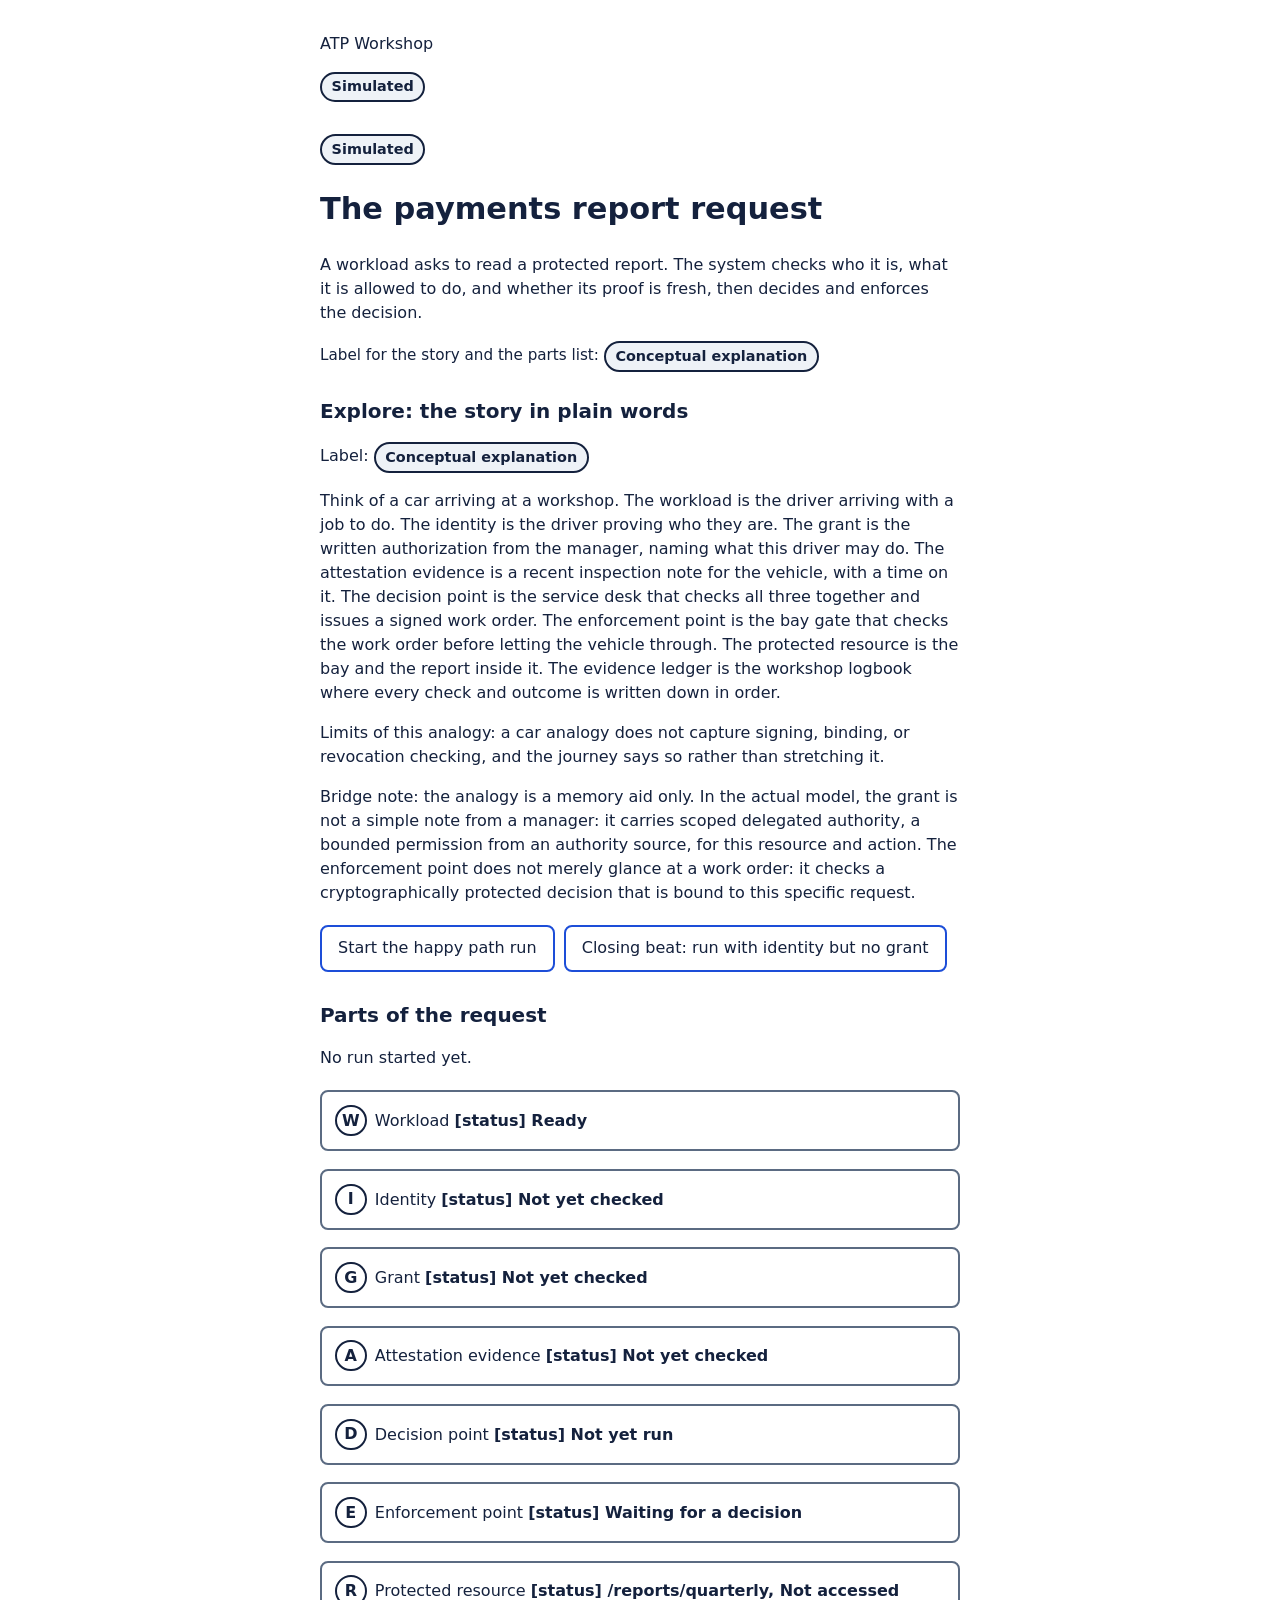
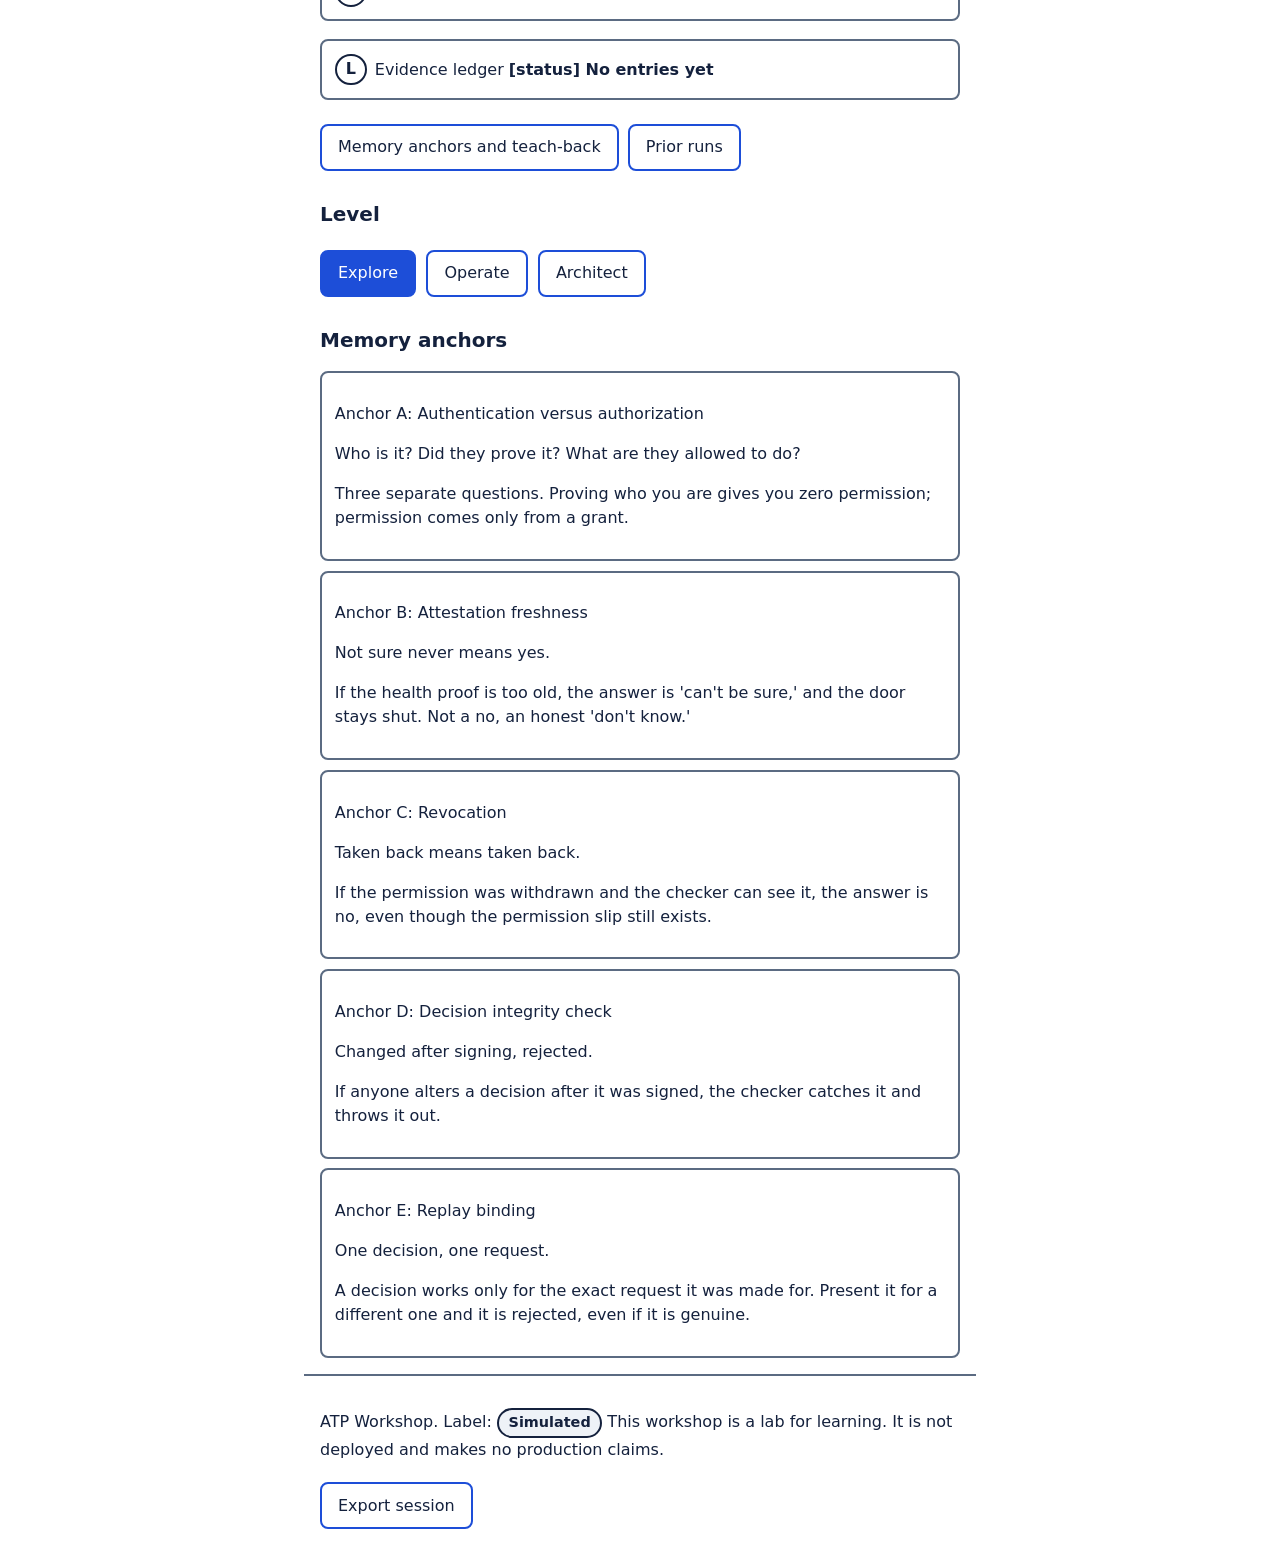
==== workshop/index.html @ be6ac28e "workshop: phone-first UI, eight screens, anchors, accessibility" ====
<!DOCTYPE html>
<html lang="en">
<head>
<meta charset="utf-8">
<meta name="viewport" content="width=device-width, initial-scale=1">
<title>ATP Workshop: The payments report request</title>
<link rel="stylesheet" href="css/workshop.css">
</head>
<body>
<header class="page-head">
  <p class="brand">ATP Workshop</p>
  <span class="chip">Simulated</span>
</header>

<main>
<!-- Screen 1: Component view -->
<section id="screen-1" class="screen" aria-labelledby="s1-title">
  <span class="chip">Simulated</span>
  <h1 id="s1-title" tabindex="-1">The payments report request</h1>
  <p>A workload asks to read a protected report. The system checks who it is, what it is allowed to do, and whether its proof is fresh, then decides and enforces the decision.</p>
  <p class="tag-note">Label for the story and the parts list: <span class="chip">Conceptual explanation</span></p>

  <div id="explore-panel">
    <h2>Explore: the story in plain words</h2>
    <p>Label: <span class="chip">Conceptual explanation</span></p>
    <p>Think of a car arriving at a workshop. The workload is the driver arriving with a job to do. The identity is the driver proving who they are. The grant is the written authorization from the manager, naming what this driver may do. The attestation evidence is a recent inspection note for the vehicle, with a time on it. The decision point is the service desk that checks all three together and issues a signed work order. The enforcement point is the bay gate that checks the work order before letting the vehicle through. The protected resource is the bay and the report inside it. The evidence ledger is the workshop logbook where every check and outcome is written down in order.</p>
    <p>Limits of this analogy: a car analogy does not capture signing, binding, or revocation checking, and the journey says so rather than stretching it.</p>
    <p>Bridge note: the analogy is a memory aid only. In the actual model, the grant is not a simple note from a manager: it carries scoped delegated authority, a bounded permission from an authority source, for this resource and action. The enforcement point does not merely glance at a work order: it checks a cryptographically protected decision that is bound to this specific request.</p>
    <p>
      <button type="button" id="start-happy">Start the happy path run</button>
      <button type="button" id="start-no-authority">Closing beat: run with identity but no grant</button>
    </p>
  </div>

  <h2>Parts of the request</h2>
  <p id="run-info">No run started yet.</p>
  <div id="component-list" class="stack"></div>

  <div id="architect-scenarios" hidden>
    <h2>Architect: run any scenario</h2>
    <p>All seven scenarios from the engine can be run here.</p>
    <div id="scenario-buttons" class="stack"></div>
    <label for="seed-select">Seed for the next run</label>
    <select id="seed-select">
      <option value="7" selected>7</option>
      <option value="11">11</option>
    </select>
  </div>

  <p>
    <button type="button" id="open-control" hidden>Open control panel</button>
    <button type="button" data-goto="8">Memory anchors and teach-back</button>
    <button type="button" id="show-prior">Prior runs</button>
  </p>

  <div id="prior-view" hidden>
    <h2>Prior runs</h2>
    <div id="prior-list"></div>
  </div>

  <h2>Level</h2>
  <div role="tablist" aria-label="Journey level" class="tabs">
    <button type="button" role="tab" data-level="explore" aria-selected="true">Explore</button>
    <button type="button" role="tab" data-level="operate" aria-selected="false">Operate</button>
    <button type="button" role="tab" data-level="architect" aria-selected="false">Architect</button>
  </div>

  <h2>Memory anchors</h2>
  <div id="anchors-strip" class="stack"></div>
</section>

<!-- Screen 3: Control panel -->
<section id="screen-3" class="screen" hidden aria-labelledby="s3-title">
  <span class="chip">Simulated</span>
  <h1 id="s3-title" tabindex="-1">Control panel</h1>
  <p>Change exactly one fault at a time. Choosing a control starts a new run with a fresh prediction gate.</p>
  <p>Suggested order: revoke the grant, age the attestation, tamper with a decision, replay a decision, attempt a bypass. Free choice is allowed: pick any one of the five.</p>
  <div class="stack" id="control-list">
    <div class="card">
      <button type="button" data-manip="revoke-grant">Revoke the grant</button>
      <p>What it changes: Adds the current grant to the seeded revocation list. The grant document still exists.</p>
    </div>
    <div class="card">
      <button type="button" data-manip="age-attestation">Age the attestation</button>
      <p>What it changes: Advances the lab clock so the attestation age exceeds 300 seconds (the scenario uses 301 seconds), while identity and grant are issued fresh. Only the attestation becomes stale. The 300 second value is a synthetic lab constant, not a rule for real systems.</p>
    </div>
    <div class="card">
      <button type="button" data-manip="tamper-decision">Tamper with a decision</button>
      <p>What it changes: Alters one claim in the signed decision after signing (the resource field, as in the engine scenario). It changes the decision text, not the signature.</p>
    </div>
    <div class="card">
      <button type="button" data-manip="replay-decision">Replay a decision</button>
      <p>What it changes: Takes a genuine decision bound to a first request and presents it for a second, different request, with a new request identifier and a new one-time value.</p>
    </div>
    <div class="card">
      <button type="button" data-manip="bypass-attempt">Attempt a bypass</button>
      <p>What it changes: Tries to reach the protected resource directly, with no decision at all.</p>
    </div>
  </div>
  <p><button type="button" id="clear-faults">Clear all faults</button></p>
  <p>One fault per run in every mode, guided and free choice alike. Combinations are unavailable, because the engine and the scenario contract define isolated single-fault scenarios only.</p>
  <p>Label: <span class="chip">Not modeled</span> There is no control for credential rotation, no control for editing policy, and no control for a dependency outage, because the engine does not perform them.</p>
  <p><button type="button" data-goto="1">Back to component view</button></p>
</section>

<!-- Screen 4: Predict gate -->
<section id="screen-4" class="screen" hidden aria-labelledby="s4-title">
  <span class="chip">Simulated</span>
  <h1 id="s4-title" tabindex="-1">Predict first</h1>
  <p id="predict-run-summary">No run started yet. Start a run from the component view or the control panel.</p>
  <h2>Before you run this, what do you predict?</h2>
  <fieldset>
    <legend>Decision you predict</legend>
    <div class="stack">
      <button type="button" class="choice" data-decision="PERMIT" aria-pressed="false">PERMIT: allowed</button>
      <button type="button" class="choice" data-decision="DENY" aria-pressed="false">DENY: not allowed</button>
      <button type="button" class="choice" data-decision="INDETERMINATE" aria-pressed="false">INDETERMINATE: cannot be decided safely from the evidence available</button>
    </div>
  </fieldset>
  <fieldset>
    <legend>Enforcement result you predict</legend>
    <div class="stack">
      <button type="button" class="choice" data-enforcement="ALLOWED" aria-pressed="false">ALLOWED: the decision was PERMIT and the operation ran</button>
      <button type="button" class="choice" data-enforcement="DENY" aria-pressed="false">DENY: a DENY decision was applied</button>
      <button type="button" class="choice" data-enforcement="DENY_INDETERMINATE" aria-pressed="false">DENY_INDETERMINATE: the decision was INDETERMINATE, so nothing ran</button>
      <button type="button" class="choice" data-enforcement="REJECTED" aria-pressed="false">REJECTED: the decision itself was thrown out at enforcement</button>
      <button type="button" class="choice" data-enforcement="BYPASS_BLOCKED" aria-pressed="false">BYPASS_BLOCKED: direct access with no decision was blocked</button>
    </div>
  </fieldset>
  <label for="pred-reason">Reason in your own words (required)</label>
  <textarea id="pred-reason" rows="3"></textarea>
  <p>Your prediction will be shown next to the actual outcome after the run, unchanged.</p>
  <p>
    <button type="button" id="record-prediction" disabled>Record prediction and continue</button>
    <button type="button" data-goto="1">Back to component view</button>
  </p>
</section>

<!-- Screen 5: Step runner -->
<section id="screen-5" class="screen" hidden aria-labelledby="s5-title">
  <span class="chip">Reference-tested</span>
  <p class="binding" id="runner-binding"></p>
  <h1 id="s5-title" tabindex="-1">Step runner</h1>
  <p id="step-indicator">No steps yet. Record a prediction first.</p>
  <h2 id="step-title"></h2>
  <p id="step-detail"></p>
  <div id="decision-announce" aria-live="polite" class="announce"></div>
  <ol id="step-list"></ol>
  <details id="pred-details">
    <summary>Your prediction</summary>
    <p id="pred-summary"></p>
  </details>
  <div id="final-outcome"></div>
  <div id="architect-panel" hidden>
    <h2>Architect detail</h2>
    <p>Requirement IDs for this scenario: <span id="req-ids"></span></p>
    <h3>Checks</h3>
    <ul id="checks-list"></ul>
    <h3>Exact engine reason for the current step</h3>
    <p class="exact-label">Exact engine reason string:</p>
    <p id="exact-reason" class="exact"></p>
    <h3>Authority provenance, as structured data</h3>
    <div id="provenance-view"></div>
  </div>
  <p>
    <button type="button" id="prev-step">Previous step</button>
    <button type="button" id="next-step">Next step</button>
    <button type="button" id="pause-run">Pause</button>
    <button type="button" id="inspect-current">Inspect current component</button>
    <button type="button" id="view-evidence">View evidence</button>
  </p>
  <p><button type="button" data-goto="1">Back to component view</button></p>
</section>

<!-- Screen 6: Evidence viewer -->
<section id="screen-6" class="screen" hidden aria-labelledby="s6-title">
  <span class="chip">Reference-tested</span>
  <p class="binding" id="evidence-binding"></p>
  <h1 id="s6-title" tabindex="-1">Evidence viewer</h1>
  <p id="evidence-request"></p>
  <ol id="evidence-list"></ol>
  <p>The browser does not independently verify the cryptographic integrity of the ledger. This screen displays event shape, order, and correlation only, and nothing on this screen implies that the browser verified the hash chain itself.</p>
  <p>
    <button type="button" data-goto="5">Back to step runner</button>
    <button type="button" data-goto="7">Continue to repair</button>
  </p>
</section>

<!-- Screen 7: Repair and reset -->
<section id="screen-7" class="screen" hidden aria-labelledby="s7-title">
  <span class="chip">Simulated</span>
  <h1 id="s7-title" tabindex="-1">Repair and reset</h1>
  <h2>Diagnosis</h2>
  <p>What broke, which stage caught it, and what will you change to repair it? All three answers are required before repair controls unlock.</p>
  <label for="diag-fault">What broke (name the fault)</label>
  <input id="diag-fault" type="text">
  <label for="diag-stage">Which stage caught it</label>
  <input id="diag-stage" type="text">
  <label for="diag-text">Your repair plan</label>
  <textarea id="diag-text" rows="3"></textarea>
  <h2>Repair</h2>
  <div id="repair-controls">
    <p id="repair-note"></p>
    <p><button type="button" id="repair-button" disabled>Repair</button></p>
  </div>
  <p>Repair never broadens authority. A repair restores the happy path permissions exactly, it never adds a new permission, a wider resource, or a different action.</p>
  <p id="replay-repair-note" hidden>For replay, the rerun is the normal path for a fresh second request: a fresh decision is obtained for the new request through the normal decision step and enforced for that request. The original decision stays bound to its own request, and the replay rejection remains recorded as evidence.</p>
  <p><button type="button" id="rerun-repair" disabled>Rerun after repair</button></p>
  <h2>Reset</h2>
  <p><button type="button" id="reset-button">Reset scenario</button></p>
  <div id="reset-confirm" hidden>
    <p>Reset will archive the current run and clear the active run, including all faults, predictions, and trace for the active run. The archived run stays reachable only through the Prior run view. Do you want to reset?</p>
    <p>
      <button type="button" id="reset-confirm-yes">Yes, reset the scenario</button>
      <button type="button" id="reset-confirm-no">Cancel reset</button>
    </p>
  </div>
  <p><button type="button" data-goto="1">Back to component view</button></p>
</section>

<!-- Screen 8: Teach-back -->
<section id="screen-8" class="screen" hidden aria-labelledby="s8-title">
  <span class="chip">Conceptual explanation</span>
  <h1 id="s8-title" tabindex="-1">Teach-back</h1>
  <p id="journey-status">Journey status: incomplete. Finishing requires a teach-back entry. Skipping teach-back leaves the journey marked incomplete.</p>
  <label for="teach-1">Prompt 1: Explain this request in your own words, from workload to protected resource, naming what each part contributed.</label>
  <textarea id="teach-1" rows="4"></textarea>
  <label for="teach-2">Prompt 2: Explain one fault you broke and repaired: what you changed, what you predicted, what actually happened, and which stage caught it.</label>
  <textarea id="teach-2" rows="4"></textarea>
  <h2>Prompt 3: Memory anchors</h2>
  <p>For each anchor: say what the cue captures and what it omits. Each card also has a recall check.</p>
  <div id="anchor-cards" class="stack"></div>
  <p>
    <button type="button" id="finish-journey" disabled>Finish journey</button>
    <button type="button" class="export-session">Export session</button>
    <button type="button" data-goto="1">Back to component view</button>
  </p>
</section>
</main>

<!-- Screen 2: Component inspector sheet -->
<div id="inspector" class="sheet" hidden role="dialog" aria-modal="false" aria-labelledby="inspector-title">
  <span class="chip">Conceptual explanation</span>
  <h2 id="inspector-title" tabindex="-1">Component</h2>
  <div id="inspector-sections"></div>
  <p><button type="button" id="inspector-close">Close</button></p>
</div>

<footer>
  <p>ATP Workshop. Label: <span class="chip">Simulated</span> This workshop is a lab for learning. It is not deployed and makes no production claims.</p>
  <p><button type="button" class="export-session">Export session</button></p>
</footer>

<script type="module" src="js/app/main.js"></script>
</body>
</html>
---- workshop/css/workshop.css ----
/* ATP Workshop styles. Mobile first, rem based, no fixed pixel heights
   that could clip scaled text. Touch targets are at least 44px. */
:root {
  --ink: #14213d;
  --paper: #ffffff;
  --wash: #eef2f7;
  --accent: #1d4ed8;
  --line: #5b6b82;
}
* { box-sizing: border-box; }
body {
  margin: 0;
  font-family: system-ui, sans-serif;
  font-size: 1rem;
  line-height: 1.5;
  color: var(--ink);
  background: var(--paper);
}
main, footer, .page-head {
  max-width: 42rem;
  margin: 0 auto;
  padding: 1rem;
}
h1 { font-size: 1.6rem; line-height: 1.25; }
h2 { font-size: 1.25rem; margin-top: 1.5rem; }
h3 { font-size: 1.05rem; }
button, select, input, textarea {
  font: inherit;
  color: inherit;
}
button {
  min-height: 2.75rem;
  min-width: 2.75rem;
  padding: 0.6rem 1rem;
  margin: 0.25rem 0.25rem 0.25rem 0;
  border: 0.125rem solid var(--accent);
  border-radius: 0.5rem;
  background: var(--paper);
  cursor: pointer;
  text-align: left;
}
button[aria-pressed="true"], button[aria-selected="true"] {
  background: var(--accent);
  color: #ffffff;
}
button:disabled { opacity: 0.55; cursor: not-allowed; }
button:focus-visible, a:focus-visible, input:focus-visible,
textarea:focus-visible, select:focus-visible, summary:focus-visible,
[tabindex]:focus-visible {
  outline: 0.2rem solid #f59e0b;
  outline-offset: 0.15rem;
}
textarea, input[type="text"], select {
  display: block;
  width: 100%;
  min-height: 2.75rem;
  padding: 0.6rem;
  margin: 0.4rem 0 1rem;
  border: 0.125rem solid var(--line);
  border-radius: 0.5rem;
  background: var(--paper);
}
label { display: block; font-weight: 600; margin-top: 1rem; }
fieldset { border: 0.125rem solid var(--line); border-radius: 0.5rem; margin: 1rem 0; }
legend { font-weight: 700; padding: 0 0.4rem; }
.chip {
  display: inline-block;
  padding: 0.15rem 0.6rem;
  border: 0.125rem solid var(--ink);
  border-radius: 999rem;
  font-weight: 700;
  font-size: 0.9rem;
  background: var(--wash);
}
.tag-note { font-size: 0.95rem; }
.stack { display: flex; flex-direction: column; gap: 0.6rem; }
.card, .component-row, .anchor-card {
  border: 0.125rem solid var(--line);
  border-radius: 0.5rem;
  padding: 0.8rem;
  background: var(--paper);
}
.component-row { width: 100%; display: block; }
.component-row .state, .anchor-card .cue { font-weight: 700; }
.icon {
  display: inline-block;
  min-width: 2rem;
  text-align: center;
  font-weight: 800;
  border: 0.125rem solid currentColor;
  border-radius: 999rem;
  margin-right: 0.5rem;
  padding: 0.1rem 0.3rem;
}
.status-word { font-weight: 700; }
.sheet {
  position: fixed;
  inset-inline: 0;
  bottom: 0;
  max-height: 88vh;
  overflow-y: auto;
  background: var(--paper);
  border-top: 0.2rem solid var(--ink);
  padding: 1rem;
  z-index: 10;
}
.sheet .prov { font-size: 0.9rem; font-weight: 700; }
.announce { font-weight: 700; margin: 1rem 0; }
.binding, .exact { overflow-wrap: anywhere; }
.exact { background: var(--wash); padding: 0.6rem; border-radius: 0.5rem; }
.hidden-cue [data-cue] { visibility: hidden; }
.tabs { display: flex; flex-wrap: wrap; gap: 0.4rem; }
footer { border-top: 0.125rem solid var(--line); }
@media (prefers-reduced-motion: reduce) {
  * { animation: none; transition: none; scroll-behavior: auto; }
}
@media (min-width: 40rem) {
  h1 { font-size: 1.9rem; }
  .sheet { inset-inline: auto; right: 0; width: 26rem; }
}
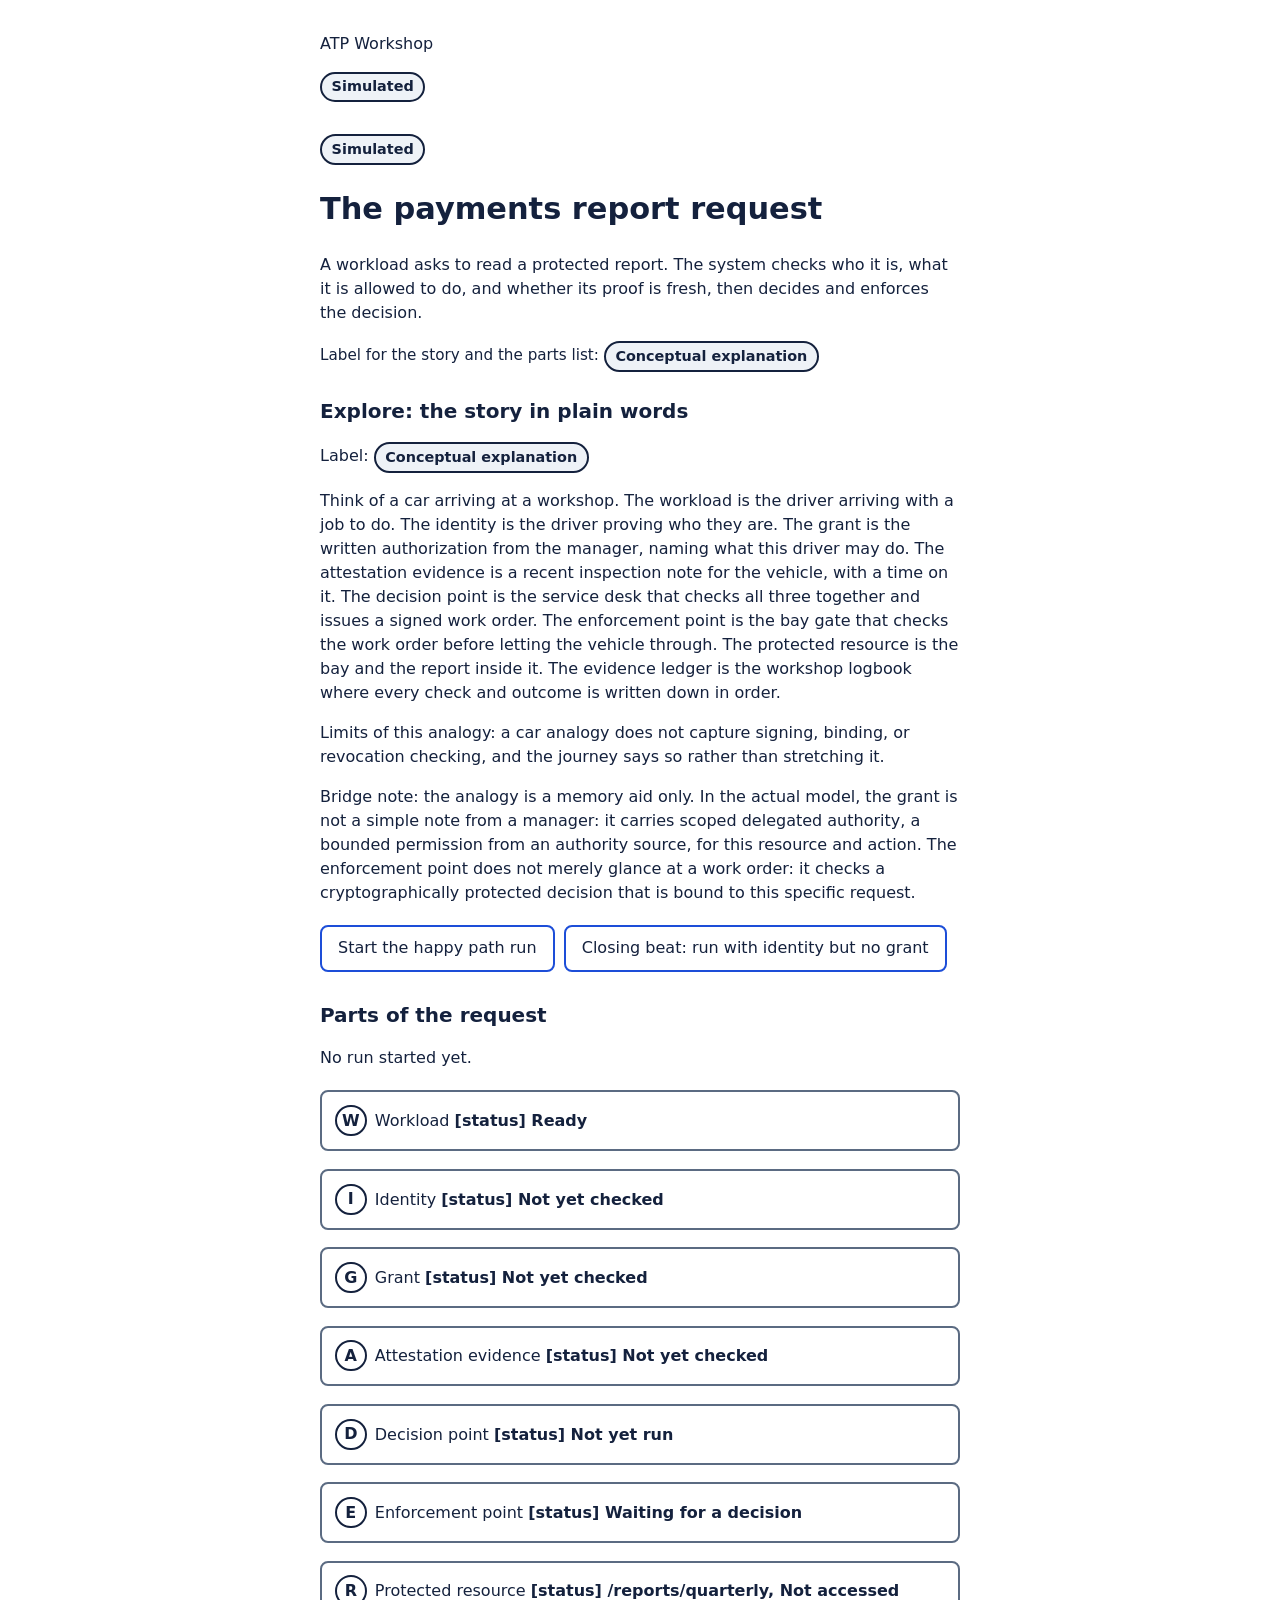
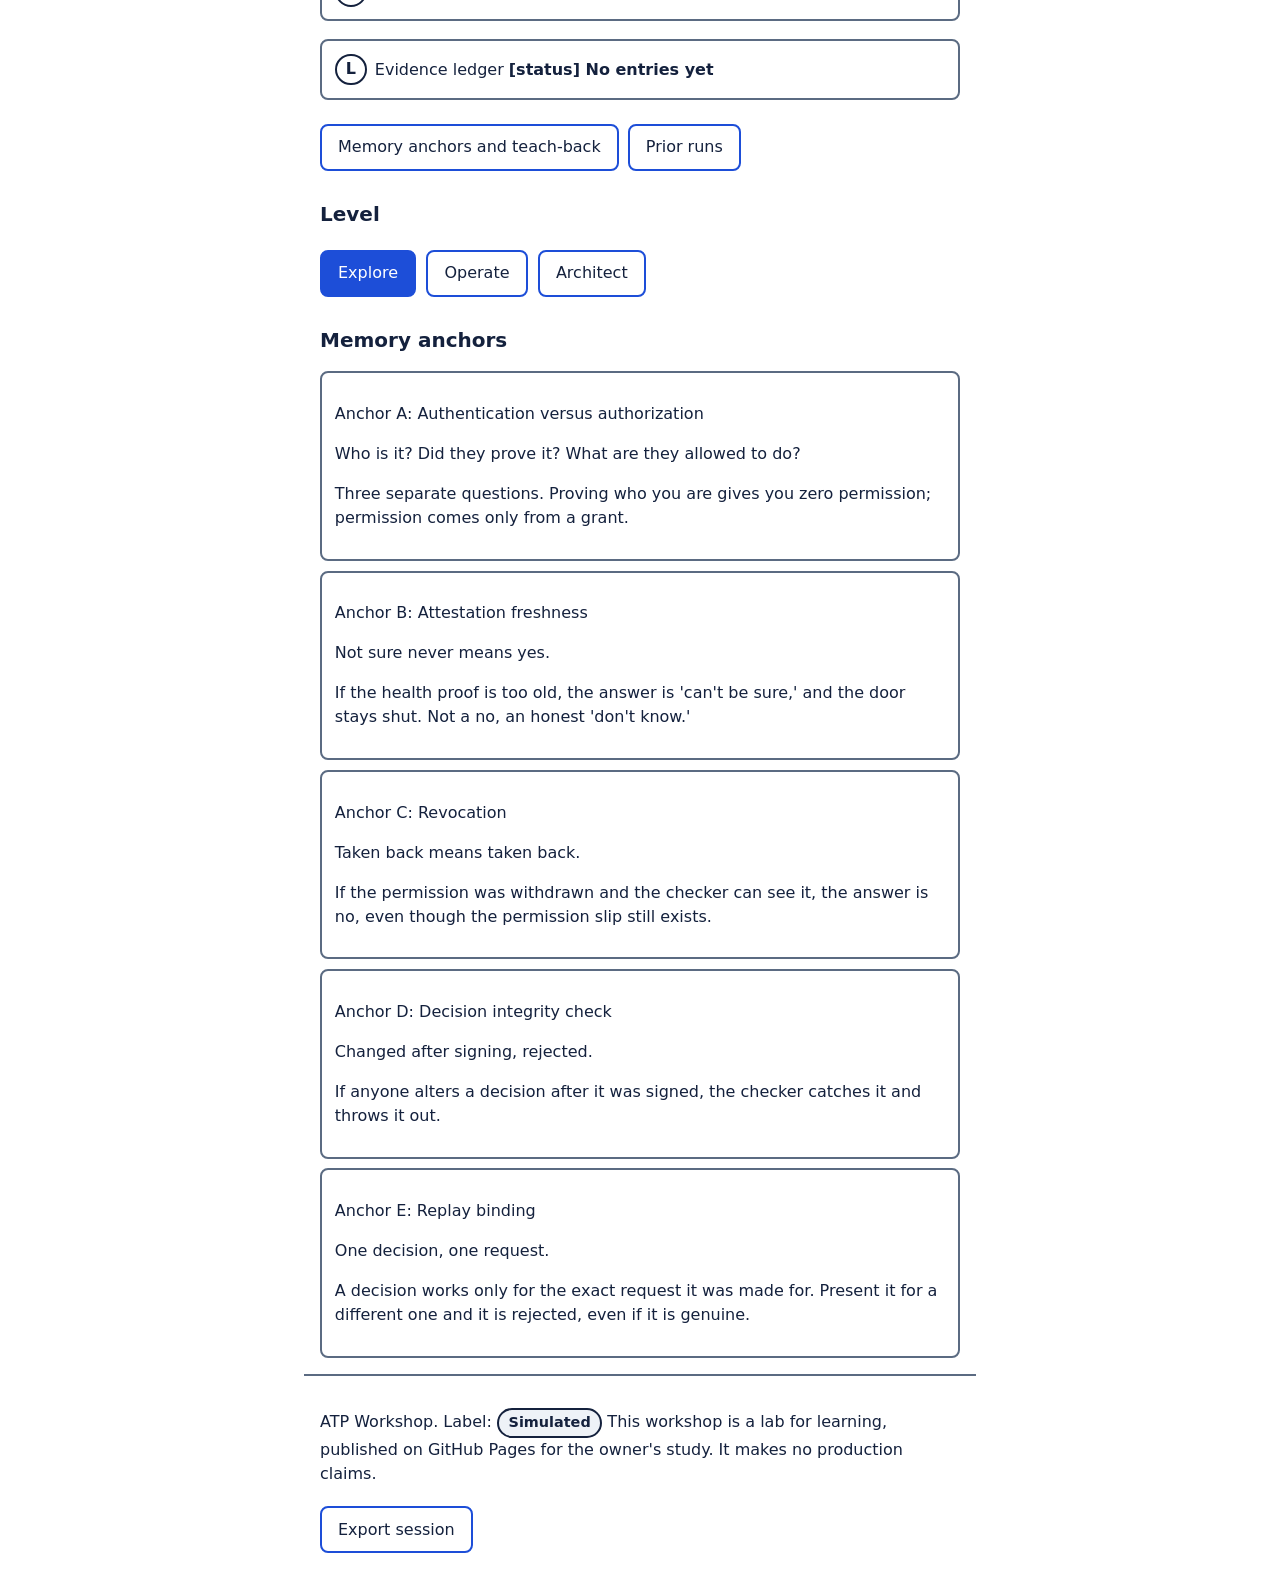
==== commit 85167e56: "workshop: correct footer and README now that Pages publication is enabled" ====
--- a/workshop/index.html
+++ b/workshop/index.html
@@ -247,7 +247,7 @@
 </div>
 
 <footer>
-  <p>ATP Workshop. Label: <span class="chip">Simulated</span> This workshop is a lab for learning. It is not deployed and makes no production claims.</p>
+  <p>ATP Workshop. Label: <span class="chip">Simulated</span> This workshop is a lab for learning, published on GitHub Pages for the owner's study. It makes no production claims.</p>
   <p><button type="button" class="export-session">Export session</button></p>
 </footer>
 
--- a/workshop/css/workshop.css
+++ b/workshop/css/workshop.css
@@ -44,6 +44,15 @@
   color: #ffffff;
 }
 button:disabled { opacity: 0.55; cursor: not-allowed; }
+summary {
+  min-height: 2.75rem;
+  min-width: 2.75rem;
+  padding: 0.6rem 0.25rem;
+  display: flex;
+  align-items: center;
+  cursor: pointer;
+  font-weight: 600;
+}
 button:focus-visible, a:focus-visible, input:focus-visible,
 textarea:focus-visible, select:focus-visible, summary:focus-visible,
 [tabindex]:focus-visible {
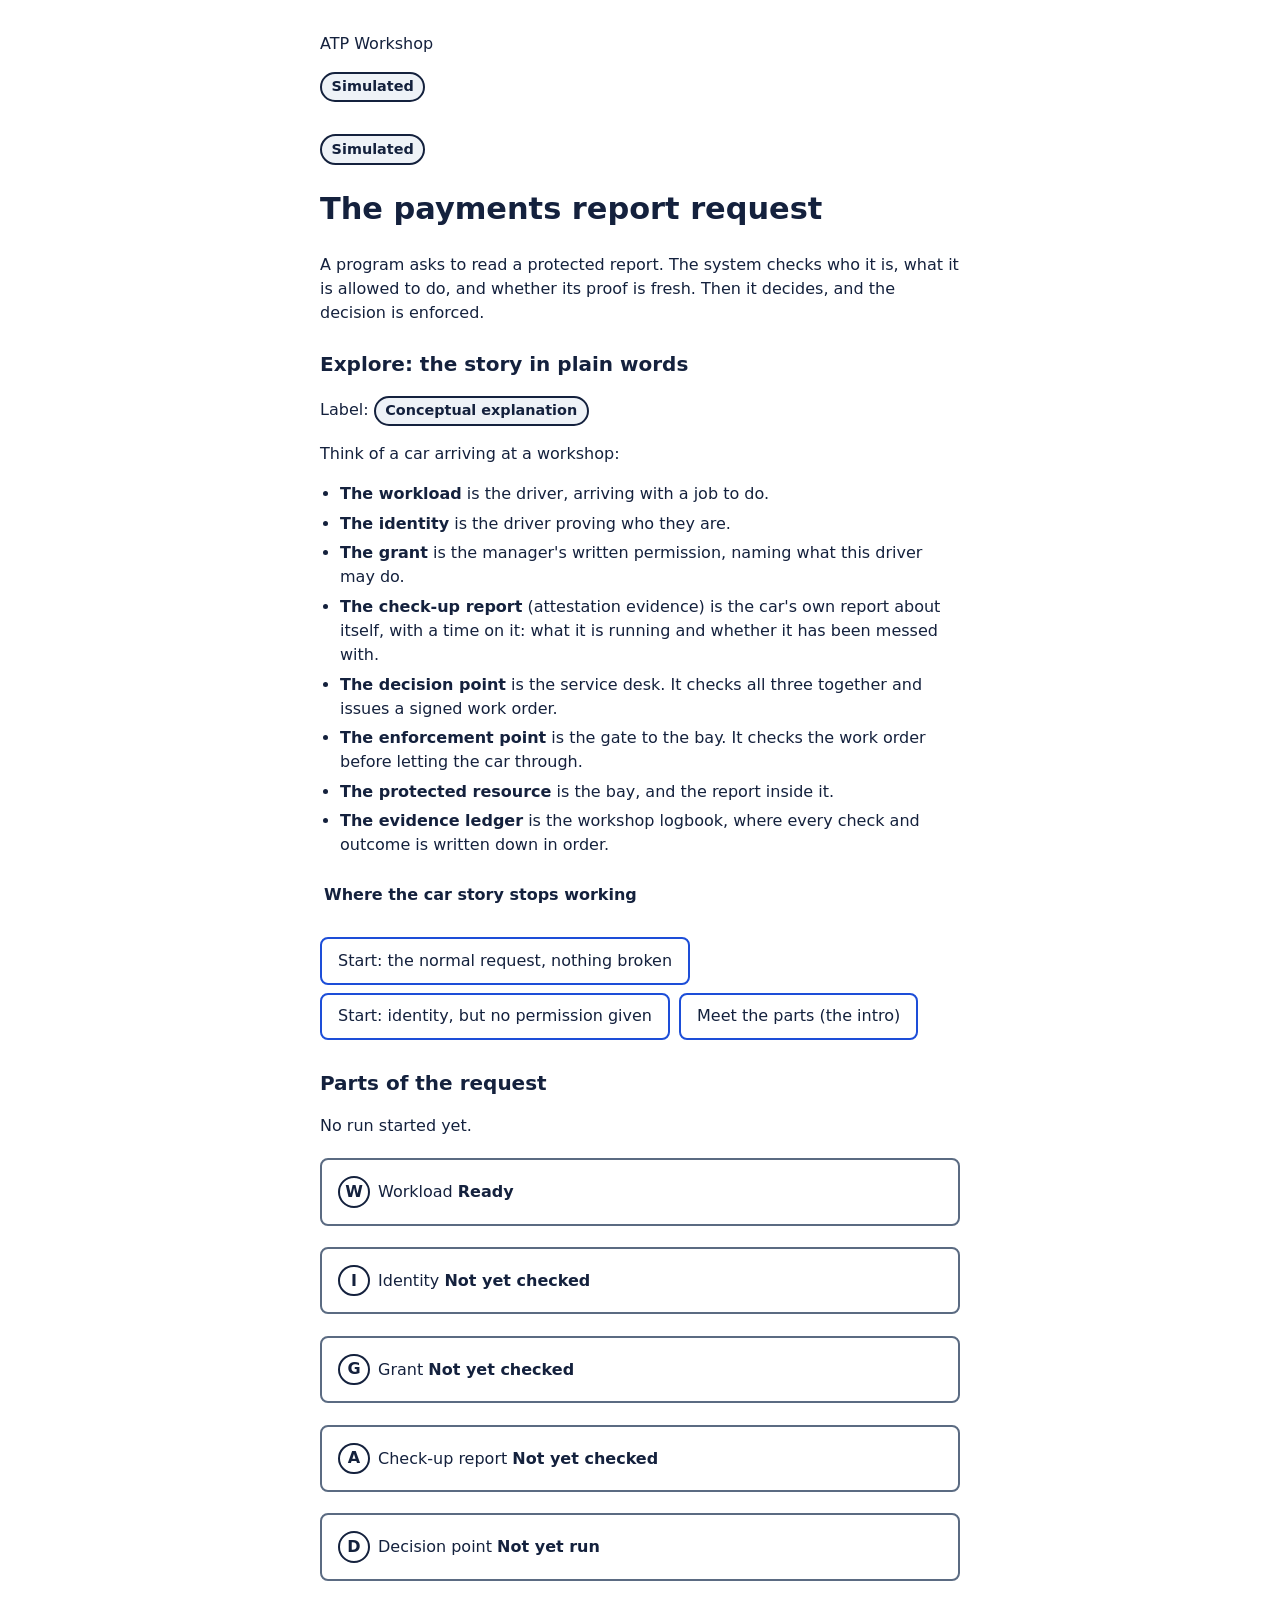
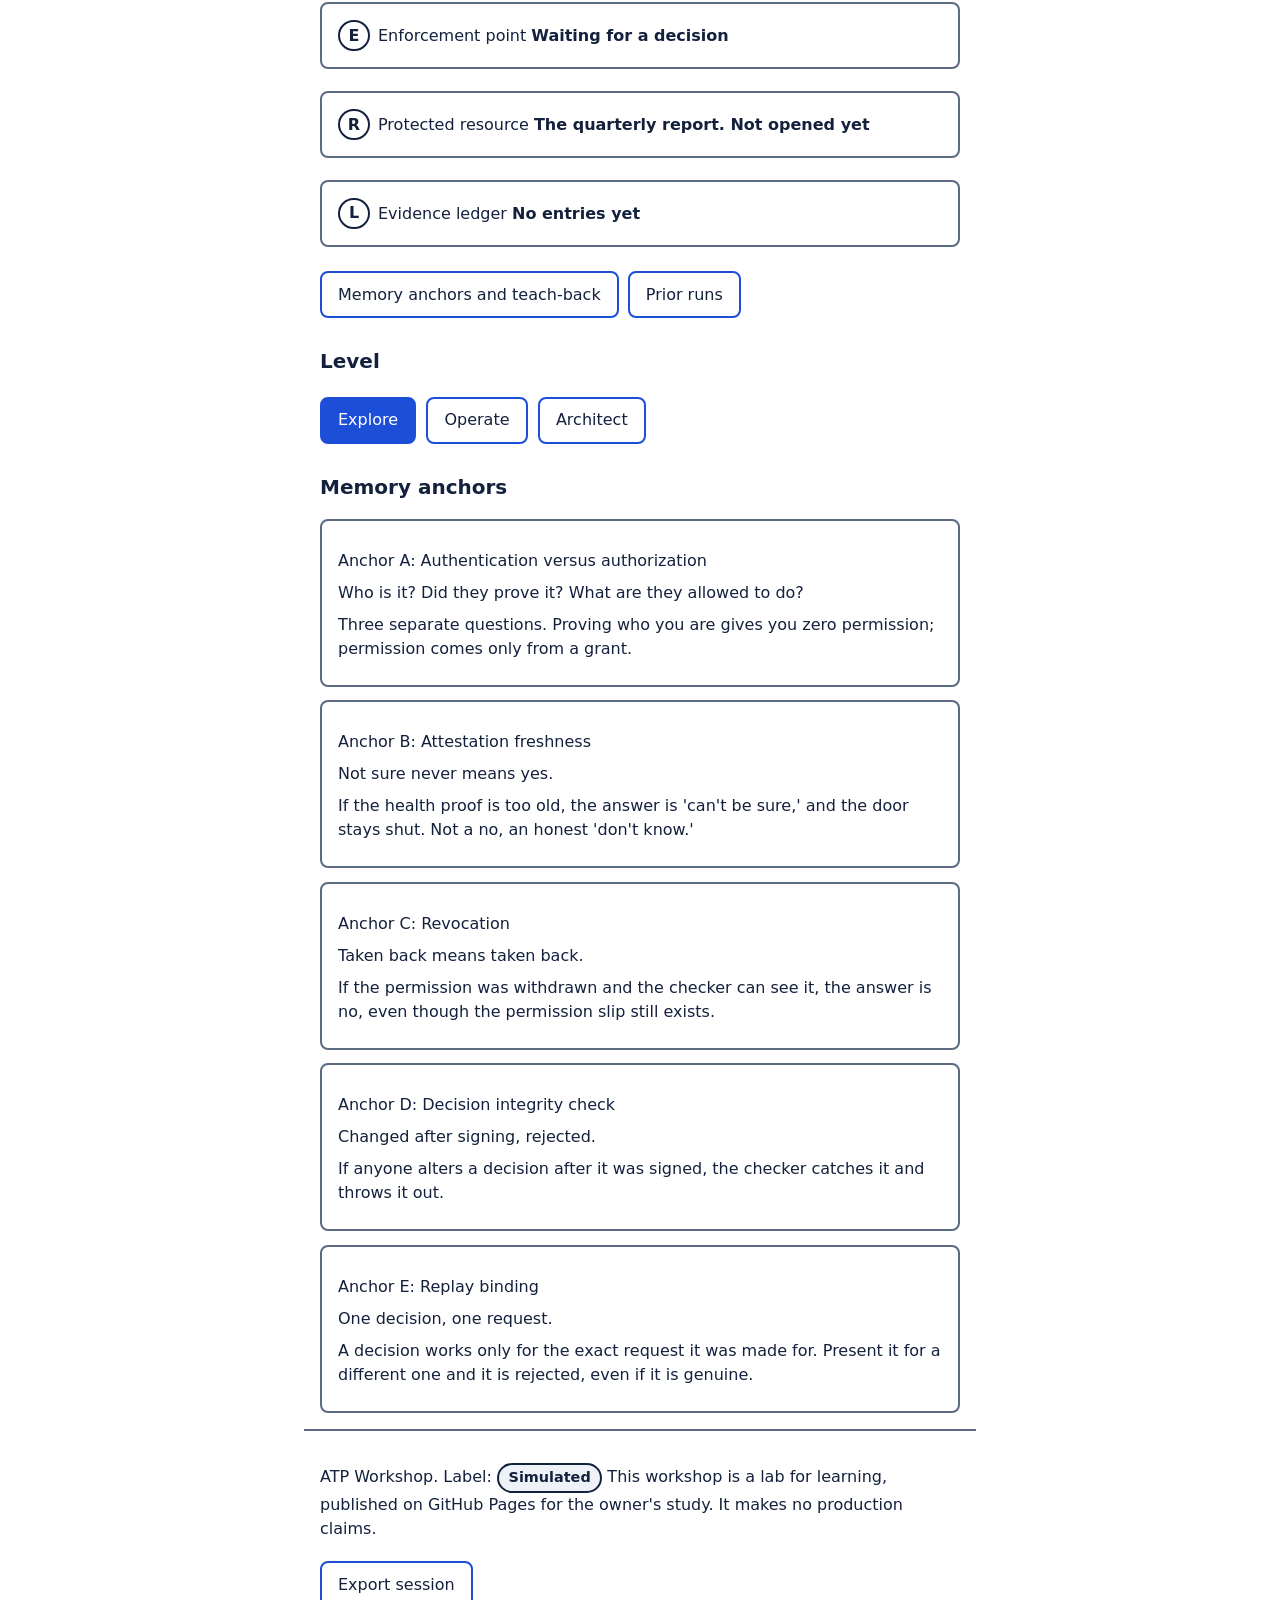
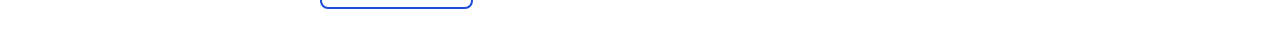
==== commit 61e8831b: "workshop: plain-words surface pass and Learn phase before first prediction" ====
--- a/workshop/index.html
+++ b/workshop/index.html
@@ -17,18 +17,31 @@
 <section id="screen-1" class="screen" aria-labelledby="s1-title">
   <span class="chip">Simulated</span>
   <h1 id="s1-title" tabindex="-1">The payments report request</h1>
-  <p>A workload asks to read a protected report. The system checks who it is, what it is allowed to do, and whether its proof is fresh, then decides and enforces the decision.</p>
-  <p class="tag-note">Label for the story and the parts list: <span class="chip">Conceptual explanation</span></p>
+  <p>A program asks to read a protected report. The system checks who it is, what it is allowed to do, and whether its proof is fresh. Then it decides, and the decision is enforced.</p>
 
   <div id="explore-panel">
     <h2>Explore: the story in plain words</h2>
     <p>Label: <span class="chip">Conceptual explanation</span></p>
-    <p>Think of a car arriving at a workshop. The workload is the driver arriving with a job to do. The identity is the driver proving who they are. The grant is the written authorization from the manager, naming what this driver may do. The attestation evidence is a recent inspection note for the vehicle, with a time on it. The decision point is the service desk that checks all three together and issues a signed work order. The enforcement point is the bay gate that checks the work order before letting the vehicle through. The protected resource is the bay and the report inside it. The evidence ledger is the workshop logbook where every check and outcome is written down in order.</p>
-    <p>Limits of this analogy: a car analogy does not capture signing, binding, or revocation checking, and the journey says so rather than stretching it.</p>
-    <p>Bridge note: the analogy is a memory aid only. In the actual model, the grant is not a simple note from a manager: it carries scoped delegated authority, a bounded permission from an authority source, for this resource and action. The enforcement point does not merely glance at a work order: it checks a cryptographically protected decision that is bound to this specific request.</p>
+    <p>Think of a car arriving at a workshop:</p>
+    <ul class="plain-list">
+      <li><strong>The workload</strong> is the driver, arriving with a job to do.</li>
+      <li><strong>The identity</strong> is the driver proving who they are.</li>
+      <li><strong>The grant</strong> is the manager's written permission, naming what this driver may do.</li>
+      <li><strong>The check-up report</strong> (attestation evidence) is the car's own report about itself, with a time on it: what it is running and whether it has been messed with.</li>
+      <li><strong>The decision point</strong> is the service desk. It checks all three together and issues a signed work order.</li>
+      <li><strong>The enforcement point</strong> is the gate to the bay. It checks the work order before letting the car through.</li>
+      <li><strong>The protected resource</strong> is the bay, and the report inside it.</li>
+      <li><strong>The evidence ledger</strong> is the workshop logbook, where every check and outcome is written down in order.</li>
+    </ul>
+    <details>
+      <summary>Where the car story stops working</summary>
+      <p>The story is a memory aid only, and it has limits. It does not capture signing, binding (a decision tied to one request), or checking whether permission was taken back.</p>
+      <p>In the real model, the grant is more than a note from a manager: it carries a bounded permission from an authority, for this report and this action only. And the gate does more than glance at the work order: it checks a signed decision that is protected against changes and tied to this one request.</p>
+    </details>
     <p>
-      <button type="button" id="start-happy">Start the happy path run</button>
-      <button type="button" id="start-no-authority">Closing beat: run with identity but no grant</button>
+      <button type="button" id="start-happy">Start: the normal request, nothing broken</button>
+      <button type="button" id="start-no-authority">Start: identity, but no permission given</button>
+      <button type="button" id="open-learn">Meet the parts (the intro)</button>
     </p>
   </div>
 
@@ -69,71 +82,107 @@
   <div id="anchors-strip" class="stack"></div>
 </section>
 
+<!-- Screen 9: Learn, meet the parts -->
+<section id="screen-9" class="screen" hidden aria-labelledby="s9-title">
+  <span class="chip">Conceptual explanation</span>
+  <h1 id="s9-title" tabindex="-1">Meet the parts</h1>
+  <p>Seven parts, one at a time. Each part has one job.</p>
+  <p id="learn-progress" class="fine"></p>
+  <div class="card">
+    <h2 id="learn-part-name"></h2>
+    <p id="learn-part-job"></p>
+    <p id="learn-part-picture"></p>
+  </div>
+  <p>
+    <button type="button" id="learn-prev">Back</button>
+    <button type="button" id="learn-next">Next part</button>
+  </p>
+  <p><button type="button" class="skip-learn">Skip the intro, I know the parts</button></p>
+</section>
+
+<!-- Screen 10: Learn, watch it flow -->
+<section id="screen-10" class="screen" hidden aria-labelledby="s10-title">
+  <span class="chip">Conceptual explanation</span>
+  <h1 id="s10-title" tabindex="-1">Watch it flow</h1>
+  <p>The normal request, one beat at a time. Tap Next for each beat. Nothing moves on its own, and every beat is written out in words.</p>
+  <ol id="flow-parts" class="flow-list"></ol>
+  <p id="flow-progress" class="fine"></p>
+  <p id="flow-beat" class="story" aria-live="polite"></p>
+  <p>
+    <button type="button" id="flow-prev">Back</button>
+    <button type="button" id="flow-next">Next</button>
+  </p>
+  <p><button type="button" class="skip-learn">Skip the intro, I know the parts</button></p>
+</section>
+
 <!-- Screen 3: Control panel -->
 <section id="screen-3" class="screen" hidden aria-labelledby="s3-title">
   <span class="chip">Simulated</span>
-  <h1 id="s3-title" tabindex="-1">Control panel</h1>
-  <p>Change exactly one fault at a time. Choosing a control starts a new run with a fresh prediction gate.</p>
-  <p>Suggested order: revoke the grant, age the attestation, tamper with a decision, replay a decision, attempt a bypass. Free choice is allowed: pick any one of the five.</p>
+  <h1 id="s3-title" tabindex="-1">Break one thing</h1>
+  <p>Pick one thing to break. Each pick starts a new run, and you will predict again before anything runs.</p>
+  <p>A good order for a first visit: take back the permission, then use an old check-up report, then change a signed decision, then reuse a decision, then try to skip the checker. Or pick any one of the five.</p>
   <div class="stack" id="control-list">
     <div class="card">
-      <button type="button" data-manip="revoke-grant">Revoke the grant</button>
-      <p>What it changes: Adds the current grant to the seeded revocation list. The grant document still exists.</p>
-    </div>
-    <div class="card">
-      <button type="button" data-manip="age-attestation">Age the attestation</button>
-      <p>What it changes: Advances the lab clock so the attestation age exceeds 300 seconds (the scenario uses 301 seconds), while identity and grant are issued fresh. Only the attestation becomes stale. The 300 second value is a synthetic lab constant, not a rule for real systems.</p>
-    </div>
-    <div class="card">
-      <button type="button" data-manip="tamper-decision">Tamper with a decision</button>
-      <p>What it changes: Alters one claim in the signed decision after signing (the resource field, as in the engine scenario). It changes the decision text, not the signature.</p>
-    </div>
-    <div class="card">
-      <button type="button" data-manip="replay-decision">Replay a decision</button>
-      <p>What it changes: Takes a genuine decision bound to a first request and presents it for a second, different request, with a new request identifier and a new one-time value.</p>
-    </div>
-    <div class="card">
-      <button type="button" data-manip="bypass-attempt">Attempt a bypass</button>
-      <p>What it changes: Tries to reach the protected resource directly, with no decision at all.</p>
-    </div>
-  </div>
-  <p><button type="button" id="clear-faults">Clear all faults</button></p>
-  <p>One fault per run in every mode, guided and free choice alike. Combinations are unavailable, because the engine and the scenario contract define isolated single-fault scenarios only.</p>
-  <p>Label: <span class="chip">Not modeled</span> There is no control for credential rotation, no control for editing policy, and no control for a dependency outage, because the engine does not perform them.</p>
+      <button type="button" data-manip="revoke-grant">Take back its permission</button>
+      <p>The permission slip still exists, but the checker is told it was taken back.</p>
+      <p class="fine">Fine print: the grant is added to the lab's list of taken-back grants.</p>
+    </div>
+    <div class="card">
+      <button type="button" data-manip="age-attestation">Use an old check-up report</button>
+      <p>Time moves forward, so the program's check-up report is older than the lab allows. Everything else stays fresh. Only the report is too old.</p>
+      <p class="fine">Fine print: the lab clock moves 301 seconds. The limit is 300 seconds, a made-up lab number, not a rule for real systems.</p>
+    </div>
+    <div class="card">
+      <button type="button" data-manip="tamper-decision">Change the decision after it is signed</button>
+      <p>One line in the signed decision is changed after signing: it now points at a different report. The signature is not redone.</p>
+    </div>
+    <div class="card">
+      <button type="button" data-manip="replay-decision">Reuse a decision made for a different request</button>
+      <p>A real, correctly signed decision, made for one request, is shown again for a different request.</p>
+      <p class="fine">Fine print: the second request carries its own request number and one-time value, and they do not match the ones the decision was tied to.</p>
+    </div>
+    <div class="card">
+      <button type="button" data-manip="bypass-attempt">Try to skip the checker entirely</button>
+      <p>The program tries to open the report directly, without asking for a decision at all.</p>
+    </div>
+  </div>
+  <p><button type="button" id="clear-faults">Start clean, nothing broken</button></p>
+  <p>One break per run. Breaks cannot be combined.</p>
+  <p class="fine">Fine print: the reference engine and its contract define runs with a single break only.</p>
+  <p>Label: <span class="chip">Not modeled</span> Some breaks are not offered: swapping the program's proof of identity for a new one, rewriting the rules, or cutting a connection. The reference system does not do those things, so the workshop cannot either.</p>
   <p><button type="button" data-goto="1">Back to component view</button></p>
 </section>
 
 <!-- Screen 4: Predict gate -->
 <section id="screen-4" class="screen" hidden aria-labelledby="s4-title">
   <span class="chip">Simulated</span>
-  <h1 id="s4-title" tabindex="-1">Predict first</h1>
-  <p id="predict-run-summary">No run started yet. Start a run from the component view or the control panel.</p>
-  <h2>Before you run this, what do you predict?</h2>
+  <h1 id="s4-title" tabindex="-1">What will the system do?</h1>
+  <p id="predict-run-summary" class="story">No run started yet. Start a run from the first screen or the control panel.</p>
   <fieldset>
-    <legend>Decision you predict</legend>
+    <legend>First: what will the checker decide?</legend>
     <div class="stack">
-      <button type="button" class="choice" data-decision="PERMIT" aria-pressed="false">PERMIT: allowed</button>
-      <button type="button" class="choice" data-decision="DENY" aria-pressed="false">DENY: not allowed</button>
-      <button type="button" class="choice" data-decision="INDETERMINATE" aria-pressed="false">INDETERMINATE: cannot be decided safely from the evidence available</button>
+      <button type="button" class="choice" data-decision="PERMIT" aria-pressed="false">Let it read the report</button>
+      <button type="button" class="choice" data-decision="DENY" aria-pressed="false">Refuse it</button>
+      <button type="button" class="choice" data-decision="INDETERMINATE" aria-pressed="false">Say it cannot be sure</button>
     </div>
   </fieldset>
   <fieldset>
-    <legend>Enforcement result you predict</legend>
+    <legend>Second: what will happen at the gate?</legend>
     <div class="stack">
-      <button type="button" class="choice" data-enforcement="ALLOWED" aria-pressed="false">ALLOWED: the decision was PERMIT and the operation ran</button>
-      <button type="button" class="choice" data-enforcement="DENY" aria-pressed="false">DENY: a DENY decision was applied</button>
-      <button type="button" class="choice" data-enforcement="DENY_INDETERMINATE" aria-pressed="false">DENY_INDETERMINATE: the decision was INDETERMINATE, so nothing ran</button>
-      <button type="button" class="choice" data-enforcement="REJECTED" aria-pressed="false">REJECTED: the decision itself was thrown out at enforcement</button>
-      <button type="button" class="choice" data-enforcement="BYPASS_BLOCKED" aria-pressed="false">BYPASS_BLOCKED: direct access with no decision was blocked</button>
+      <button type="button" class="choice" data-enforcement="ALLOWED" aria-pressed="false">The report opens</button>
+      <button type="button" class="choice" data-enforcement="DENY" aria-pressed="false">Nothing happens, it was refused</button>
+      <button type="button" class="choice" data-enforcement="DENY_INDETERMINATE" aria-pressed="false">Nothing happens, the system could not be sure</button>
+      <button type="button" class="choice" data-enforcement="REJECTED" aria-pressed="false">Nothing happens, the decision was thrown out</button>
+      <button type="button" class="choice" data-enforcement="BYPASS_BLOCKED" aria-pressed="false">Nothing happens, the attempt was blocked</button>
     </div>
   </fieldset>
-  <label for="pred-reason">Reason in your own words (required)</label>
+  <label for="pred-reason">Why do you think so? Your reason, in your own words (required)</label>
   <textarea id="pred-reason" rows="3"></textarea>
-  <p>Your prediction will be shown next to the actual outcome after the run, unchanged.</p>
   <p>
     <button type="button" id="record-prediction" disabled>Record prediction and continue</button>
     <button type="button" data-goto="1">Back to component view</button>
   </p>
+  <p class="fine">Fine print: your prediction is written down before anything runs, and it is never changed afterwards. After the run, it is shown next to what actually happened, exactly as you wrote it.</p>
 </section>
 
 <!-- Screen 5: Step runner -->
@@ -209,7 +258,7 @@
   <h2>Reset</h2>
   <p><button type="button" id="reset-button">Reset scenario</button></p>
   <div id="reset-confirm" hidden>
-    <p>Reset will archive the current run and clear the active run, including all faults, predictions, and trace for the active run. The archived run stays reachable only through the Prior run view. Do you want to reset?</p>
+    <p>Reset saves this run into Prior runs and clears the screen: the break you picked, your prediction, and the steps all go. You can still find the saved run under Prior runs. Do you want to reset?</p>
     <p>
       <button type="button" id="reset-confirm-yes">Yes, reset the scenario</button>
       <button type="button" id="reset-confirm-no">Cancel reset</button>
@@ -223,7 +272,7 @@
   <span class="chip">Conceptual explanation</span>
   <h1 id="s8-title" tabindex="-1">Teach-back</h1>
   <p id="journey-status">Journey status: incomplete. Finishing requires a teach-back entry. Skipping teach-back leaves the journey marked incomplete.</p>
-  <label for="teach-1">Prompt 1: Explain this request in your own words, from workload to protected resource, naming what each part contributed.</label>
+  <label for="teach-1">Prompt 1: Explain this request in your own words. Start with the program that asked, end with the report it wanted, and say what each part in between did.</label>
   <textarea id="teach-1" rows="4"></textarea>
   <label for="teach-2">Prompt 2: Explain one fault you broke and repaired: what you changed, what you predicted, what actually happened, and which stage caught it.</label>
   <textarea id="teach-2" rows="4"></textarea>
--- a/workshop/css/workshop.css
+++ b/workshop/css/workshop.css
@@ -70,8 +70,12 @@
   background: var(--paper);
 }
 label { display: block; font-weight: 600; margin-top: 1rem; }
-fieldset { border: 0.125rem solid var(--line); border-radius: 0.5rem; margin: 1rem 0; }
-legend { font-weight: 700; padding: 0 0.4rem; }
+fieldset { border: none; margin: 1.5rem 0; padding: 0; }
+legend { font-weight: 700; font-size: 1.1rem; padding: 0; margin-bottom: 0.5rem; }
+.fine { font-size: 0.9rem; color: #3d4f6a; }
+.story { font-size: 1.08rem; line-height: 1.55; }
+.plain-list { margin: 0.5rem 0 1rem; padding-left: 1.25rem; }
+.plain-list li { margin: 0.35rem 0; }
 .chip {
   display: inline-block;
   padding: 0.15rem 0.6rem;
@@ -82,13 +86,15 @@
   background: var(--wash);
 }
 .tag-note { font-size: 0.95rem; }
-.stack { display: flex; flex-direction: column; gap: 0.6rem; }
+.stack { display: flex; flex-direction: column; gap: 0.85rem; }
 .card, .component-row, .anchor-card {
   border: 0.125rem solid var(--line);
   border-radius: 0.5rem;
-  padding: 0.8rem;
+  padding: 1rem;
   background: var(--paper);
 }
+.card p { margin: 0.5rem 0; }
+.card p:first-of-type { margin-top: 0.75rem; }
 .component-row { width: 100%; display: block; }
 .component-row .state, .anchor-card .cue { font-weight: 700; }
 .icon {
@@ -118,6 +124,17 @@
 .binding, .exact { overflow-wrap: anywhere; }
 .exact { background: var(--wash); padding: 0.6rem; border-radius: 0.5rem; }
 .hidden-cue [data-cue] { visibility: hidden; }
+.flow-list { list-style: none; padding: 0; margin: 1rem 0; display: flex; flex-direction: column; gap: 0.4rem; }
+.flow-list li {
+  border: 0.125rem solid var(--line);
+  border-radius: 0.5rem;
+  padding: 0.6rem 0.8rem;
+  min-height: 2.75rem;
+  display: flex;
+  align-items: center;
+  transition: background 0.25s ease, border-color 0.25s ease;
+}
+.flow-list li.flow-active { background: var(--wash); border-color: var(--ink); font-weight: 700; }
 .tabs { display: flex; flex-wrap: wrap; gap: 0.4rem; }
 footer { border-top: 0.125rem solid var(--line); }
 @media (prefers-reduced-motion: reduce) {
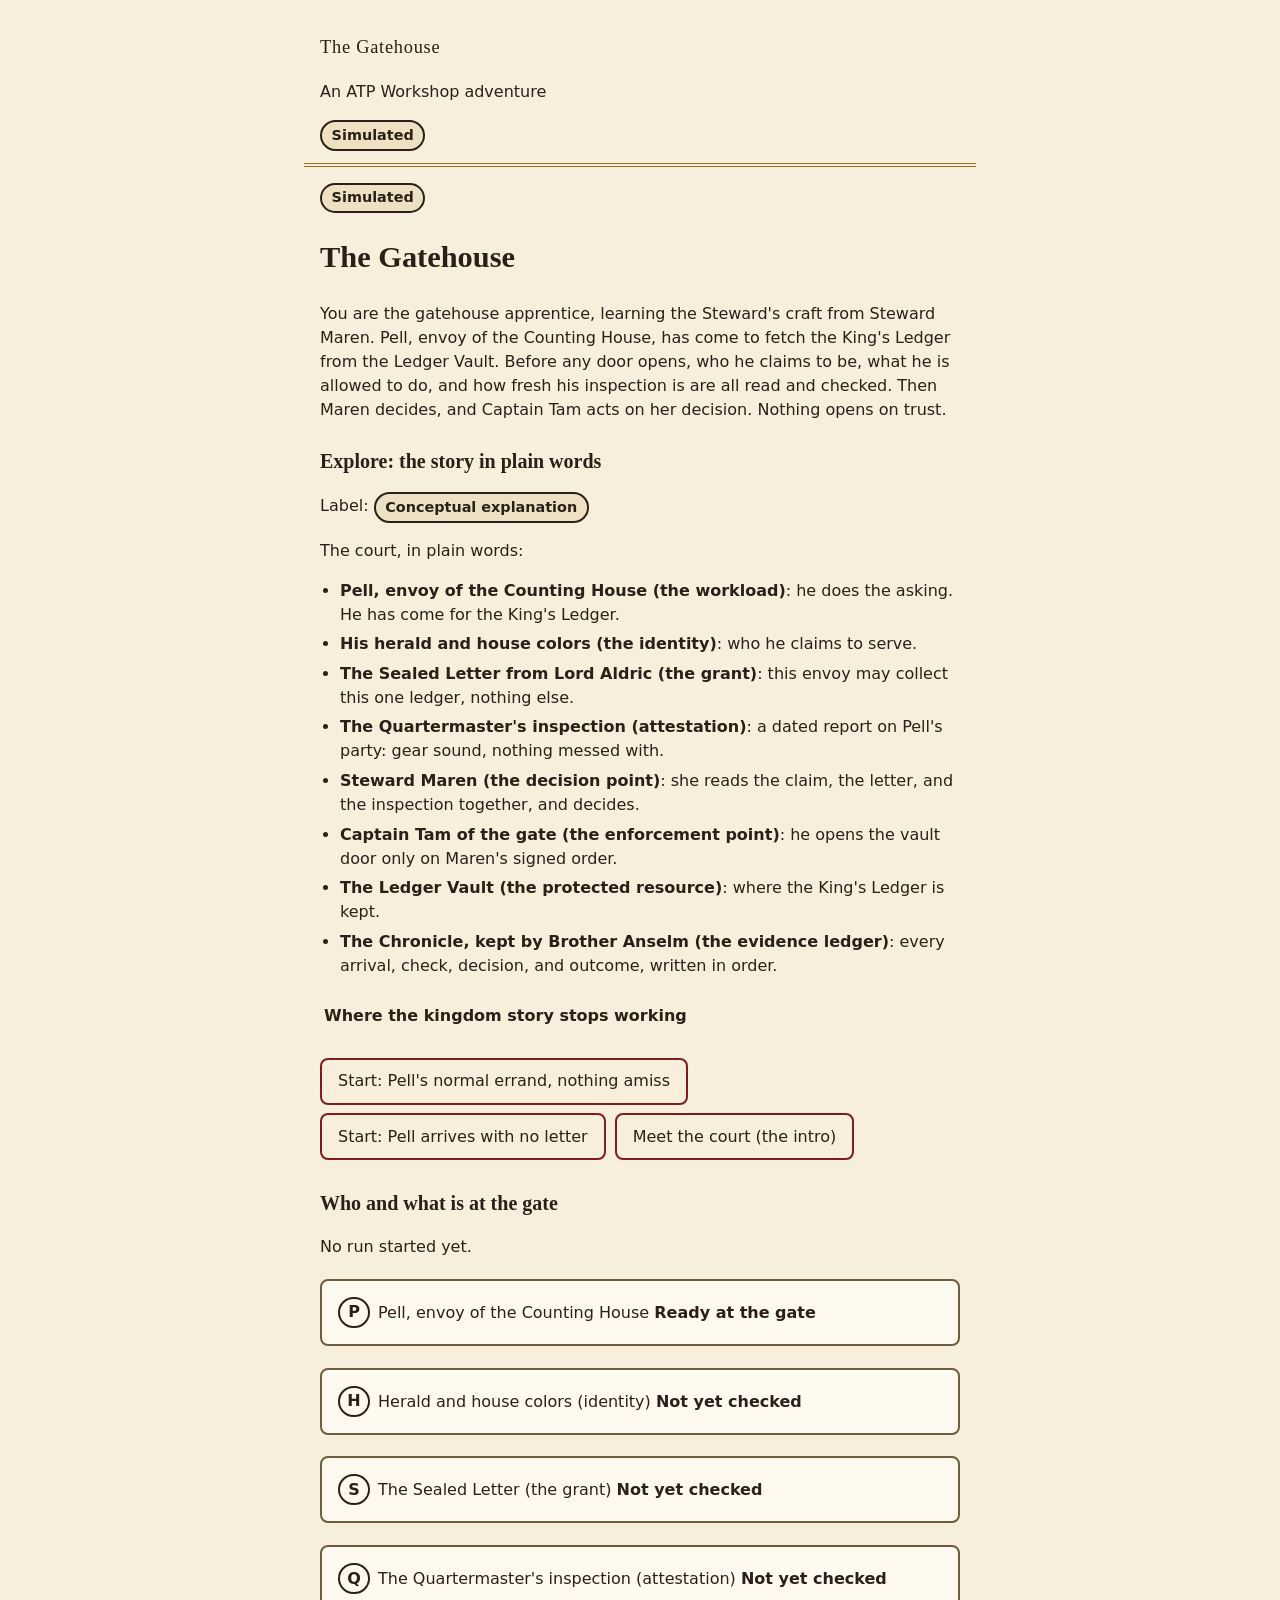
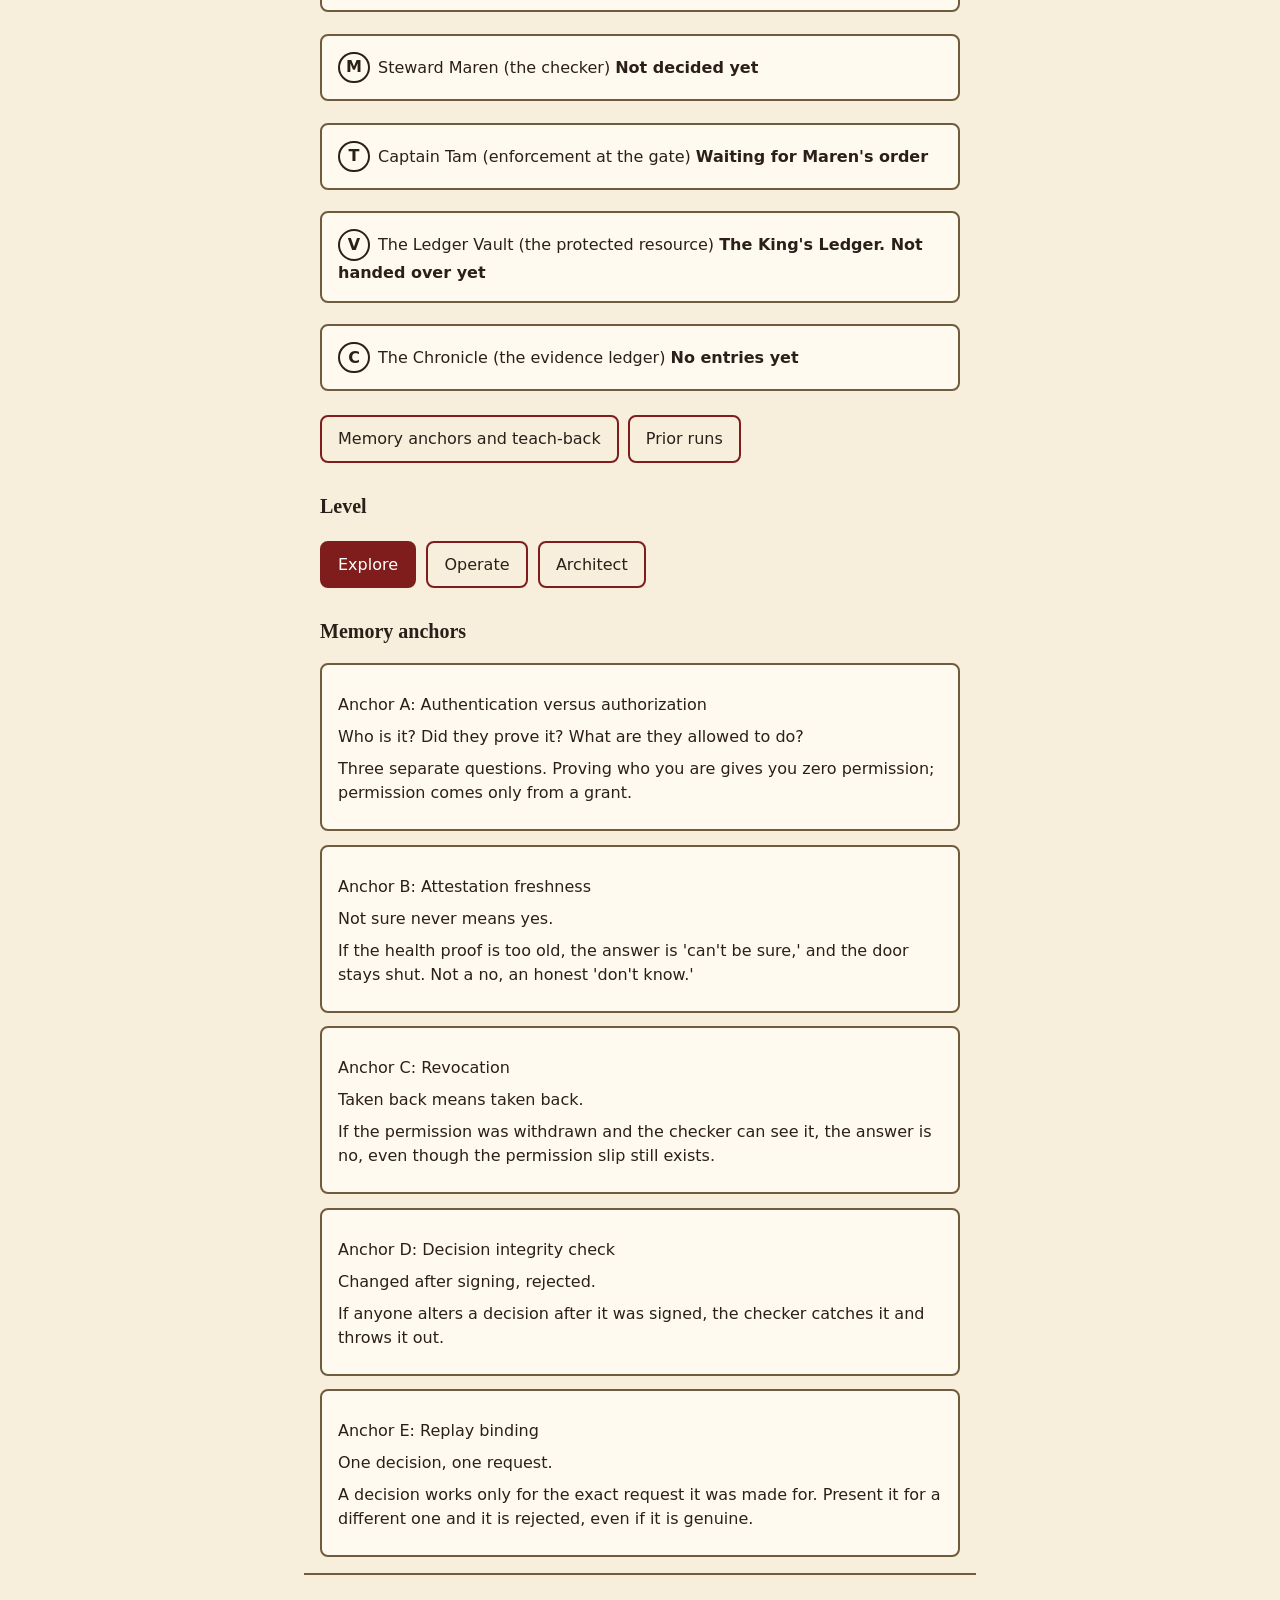
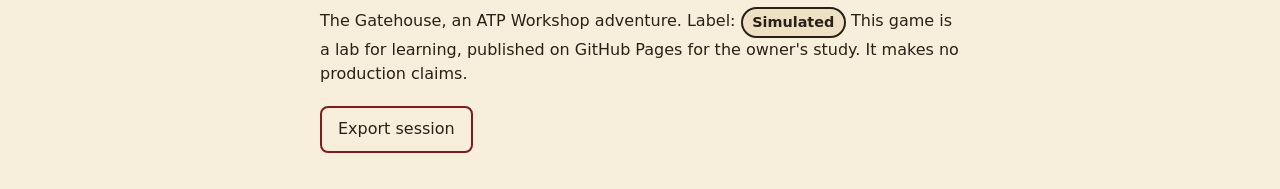
==== commit bcd91512: "workshop: reskin as The Gatehouse, a medieval adventure frame Owner-directed 2026-10-13. Presentatio" ====
--- a/workshop/index.html
+++ b/workshop/index.html
@@ -3,12 +3,13 @@
 <head>
 <meta charset="utf-8">
 <meta name="viewport" content="width=device-width, initial-scale=1">
-<title>ATP Workshop: The payments report request</title>
+<title>The Gatehouse: The King's Ledger</title>
 <link rel="stylesheet" href="css/workshop.css">
 </head>
 <body>
 <header class="page-head">
-  <p class="brand">ATP Workshop</p>
+  <p class="brand">The Gatehouse</p>
+  <p>An ATP Workshop adventure</p>
   <span class="chip">Simulated</span>
 </header>
 
@@ -16,36 +17,37 @@
 <!-- Screen 1: Component view -->
 <section id="screen-1" class="screen" aria-labelledby="s1-title">
   <span class="chip">Simulated</span>
-  <h1 id="s1-title" tabindex="-1">The payments report request</h1>
-  <p>A program asks to read a protected report. The system checks who it is, what it is allowed to do, and whether its proof is fresh. Then it decides, and the decision is enforced.</p>
+  <h1 id="s1-title" tabindex="-1">The Gatehouse</h1>
+  <p>You are the gatehouse apprentice, learning the Steward's craft from Steward Maren. Pell, envoy of the Counting House, has come to fetch the King's Ledger from the Ledger Vault. Before any door opens, who he claims to be, what he is allowed to do, and how fresh his inspection is are all read and checked. Then Maren decides, and Captain Tam acts on her decision. Nothing opens on trust.</p>
 
   <div id="explore-panel">
     <h2>Explore: the story in plain words</h2>
     <p>Label: <span class="chip">Conceptual explanation</span></p>
-    <p>Think of a car arriving at a workshop:</p>
+    <p>The court, in plain words:</p>
     <ul class="plain-list">
-      <li><strong>The workload</strong> is the driver, arriving with a job to do.</li>
-      <li><strong>The identity</strong> is the driver proving who they are.</li>
-      <li><strong>The grant</strong> is the manager's written permission, naming what this driver may do.</li>
-      <li><strong>The check-up report</strong> (attestation evidence) is the car's own report about itself, with a time on it: what it is running and whether it has been messed with.</li>
-      <li><strong>The decision point</strong> is the service desk. It checks all three together and issues a signed work order.</li>
-      <li><strong>The enforcement point</strong> is the gate to the bay. It checks the work order before letting the car through.</li>
-      <li><strong>The protected resource</strong> is the bay, and the report inside it.</li>
-      <li><strong>The evidence ledger</strong> is the workshop logbook, where every check and outcome is written down in order.</li>
+      <li><strong>Pell, envoy of the Counting House (the workload)</strong>: he does the asking. He has come for the King's Ledger.</li>
+      <li><strong>His herald and house colors (the identity)</strong>: who he claims to serve.</li>
+      <li><strong>The Sealed Letter from Lord Aldric (the grant)</strong>: this envoy may collect this one ledger, nothing else.</li>
+      <li><strong>The Quartermaster's inspection (attestation)</strong>: a dated report on Pell's party: gear sound, nothing messed with.</li>
+      <li><strong>Steward Maren (the decision point)</strong>: she reads the claim, the letter, and the inspection together, and decides.</li>
+      <li><strong>Captain Tam of the gate (the enforcement point)</strong>: he opens the vault door only on Maren's signed order.</li>
+      <li><strong>The Ledger Vault (the protected resource)</strong>: where the King's Ledger is kept.</li>
+      <li><strong>The Chronicle, kept by Brother Anselm (the evidence ledger)</strong>: every arrival, check, decision, and outcome, written in order.</li>
     </ul>
     <details>
-      <summary>Where the car story stops working</summary>
-      <p>The story is a memory aid only, and it has limits. It does not capture signing, binding (a decision tied to one request), or checking whether permission was taken back.</p>
-      <p>In the real model, the grant is more than a note from a manager: it carries a bounded permission from an authority, for this report and this action only. And the gate does more than glance at the work order: it checks a signed decision that is protected against changes and tied to this one request.</p>
+      <summary>Where the kingdom story stops working</summary>
+      <p>The story is a memory aid only, and it has limits. Real systems have no single wall or gate: requests arrive from everywhere at once.</p>
+      <p>Identity in real systems is proven with cryptographic keys, not faces, voices, or colors. Many checkers and guards act at the same time, in different places, and no person is doing the judging: software decides in a blink, by rules.</p>
+      <p>And the Sealed Letter in the real model is data, not paper: a grant carrying a bounded permission from an authority, for this resource and this action only. Captain Tam's check is likewise more than a glance: he verifies a signed order that is protected against changes and tied to this one errand.</p>
     </details>
     <p>
-      <button type="button" id="start-happy">Start: the normal request, nothing broken</button>
-      <button type="button" id="start-no-authority">Start: identity, but no permission given</button>
-      <button type="button" id="open-learn">Meet the parts (the intro)</button>
+      <button type="button" id="start-happy">Start: Pell's normal errand, nothing amiss</button>
+      <button type="button" id="start-no-authority">Start: Pell arrives with no letter</button>
+      <button type="button" id="open-learn">Meet the court (the intro)</button>
     </p>
   </div>
 
-  <h2>Parts of the request</h2>
+  <h2>Who and what is at the gate</h2>
   <p id="run-info">No run started yet.</p>
   <div id="component-list" class="stack"></div>
 
@@ -85,8 +87,8 @@
 <!-- Screen 9: Learn, meet the parts -->
 <section id="screen-9" class="screen" hidden aria-labelledby="s9-title">
   <span class="chip">Conceptual explanation</span>
-  <h1 id="s9-title" tabindex="-1">Meet the parts</h1>
-  <p>Seven parts, one at a time. Each part has one job.</p>
+  <h1 id="s9-title" tabindex="-1">Meet the court</h1>
+  <p>Seven members of the court and the errand, one at a time. Each has one job.</p>
   <p id="learn-progress" class="fine"></p>
   <div class="card">
     <h2 id="learn-part-name"></h2>
@@ -103,8 +105,8 @@
 <!-- Screen 10: Learn, watch it flow -->
 <section id="screen-10" class="screen" hidden aria-labelledby="s10-title">
   <span class="chip">Conceptual explanation</span>
-  <h1 id="s10-title" tabindex="-1">Watch it flow</h1>
-  <p>The normal request, one beat at a time. Tap Next for each beat. Nothing moves on its own, and every beat is written out in words.</p>
+  <h1 id="s10-title" tabindex="-1">Watch the road to the gate</h1>
+  <p>Pell's normal errand, one beat at a time. Tap Next for each beat. Nothing moves on its own, and every beat is written out in words.</p>
   <ol id="flow-parts" class="flow-list"></ol>
   <p id="flow-progress" class="fine"></p>
   <p id="flow-beat" class="story" aria-live="polite"></p>
@@ -118,61 +120,61 @@
 <!-- Screen 3: Control panel -->
 <section id="screen-3" class="screen" hidden aria-labelledby="s3-title">
   <span class="chip">Simulated</span>
-  <h1 id="s3-title" tabindex="-1">Break one thing</h1>
-  <p>Pick one thing to break. Each pick starts a new run, and you will predict again before anything runs.</p>
-  <p>A good order for a first visit: take back the permission, then use an old check-up report, then change a signed decision, then reuse a decision, then try to skip the checker. Or pick any one of the five.</p>
+  <h1 id="s3-title" tabindex="-1">Choose one trial</h1>
+  <p>Each trial is a what-if test you run as the apprentice. Pick one, and you will advise the Steward again before anything happens.</p>
+  <p>A good order for a first visit: the Taken-Back Letter, then the Old Inspection, then the Broken Seal, then Yesterday's Pass, then Over the Wall. Or pick any one of the five.</p>
   <div class="stack" id="control-list">
     <div class="card">
-      <button type="button" data-manip="revoke-grant">Take back its permission</button>
-      <p>The permission slip still exists, but the checker is told it was taken back.</p>
+      <button type="button" data-manip="revoke-grant">The Taken-Back Letter</button>
+      <p>The Sealed Letter still exists, but the lord's proclamation has taken it back, and Maren checks the posted list.</p>
       <p class="fine">Fine print: the grant is added to the lab's list of taken-back grants.</p>
     </div>
     <div class="card">
-      <button type="button" data-manip="age-attestation">Use an old check-up report</button>
-      <p>Time moves forward, so the program's check-up report is older than the lab allows. Everything else stays fresh. Only the report is too old.</p>
+      <button type="button" data-manip="age-attestation">The Old Inspection</button>
+      <p>Time moves forward, so the Quartermaster's inspection is older than the lab allows. Everything else stays fresh. Only the inspection is too old.</p>
       <p class="fine">Fine print: the lab clock moves 301 seconds. The limit is 300 seconds, a made-up lab number, not a rule for real systems.</p>
     </div>
     <div class="card">
-      <button type="button" data-manip="tamper-decision">Change the decision after it is signed</button>
-      <p>One line in the signed decision is changed after signing: it now points at a different report. The signature is not redone.</p>
-    </div>
-    <div class="card">
-      <button type="button" data-manip="replay-decision">Reuse a decision made for a different request</button>
-      <p>A real, correctly signed decision, made for one request, is shown again for a different request.</p>
+      <button type="button" data-manip="tamper-decision">The Broken Seal</button>
+      <p>One line in Maren's signed order is changed after signing: it now points at a different ledger. The signature is not redone.</p>
+    </div>
+    <div class="card">
+      <button type="button" data-manip="replay-decision">Yesterday's Pass</button>
+      <p>A real, correctly signed order, made for one errand, is shown again for a different errand.</p>
       <p class="fine">Fine print: the second request carries its own request number and one-time value, and they do not match the ones the decision was tied to.</p>
     </div>
     <div class="card">
-      <button type="button" data-manip="bypass-attempt">Try to skip the checker entirely</button>
-      <p>The program tries to open the report directly, without asking for a decision at all.</p>
-    </div>
-  </div>
-  <p><button type="button" id="clear-faults">Start clean, nothing broken</button></p>
-  <p>One break per run. Breaks cannot be combined.</p>
+      <button type="button" data-manip="bypass-attempt">Over the Wall</button>
+      <p>Someone tries to reach the Ledger without the gate at all: no claim read, no letter, no order.</p>
+    </div>
+  </div>
+  <p><button type="button" id="clear-faults">Start clean, no trial</button></p>
+  <p>One trial per run. Trials cannot be combined.</p>
   <p class="fine">Fine print: the reference engine and its contract define runs with a single break only.</p>
-  <p>Label: <span class="chip">Not modeled</span> Some breaks are not offered: swapping the program's proof of identity for a new one, rewriting the rules, or cutting a connection. The reference system does not do those things, so the workshop cannot either.</p>
+  <p>Label: <span class="chip">Not modeled</span> Some trials are not offered: swapping Pell's proof of who he is for a new one, rewriting the Steward's rules, or cutting the road to the gate. The reference system does not do those things, so the game cannot either.</p>
   <p><button type="button" data-goto="1">Back to component view</button></p>
 </section>
 
 <!-- Screen 4: Predict gate -->
 <section id="screen-4" class="screen" hidden aria-labelledby="s4-title">
   <span class="chip">Simulated</span>
-  <h1 id="s4-title" tabindex="-1">What will the system do?</h1>
+  <h1 id="s4-title" tabindex="-1">What will Steward Maren do?</h1>
   <p id="predict-run-summary" class="story">No run started yet. Start a run from the first screen or the control panel.</p>
   <fieldset>
-    <legend>First: what will the checker decide?</legend>
+    <legend>First: what will Maren decide?</legend>
     <div class="stack">
-      <button type="button" class="choice" data-decision="PERMIT" aria-pressed="false">Let it read the report</button>
-      <button type="button" class="choice" data-decision="DENY" aria-pressed="false">Refuse it</button>
-      <button type="button" class="choice" data-decision="INDETERMINATE" aria-pressed="false">Say it cannot be sure</button>
+      <button type="button" class="choice" data-decision="PERMIT" aria-pressed="false">Let Pell take the Ledger</button>
+      <button type="button" class="choice" data-decision="DENY" aria-pressed="false">Turn him away</button>
+      <button type="button" class="choice" data-decision="INDETERMINATE" aria-pressed="false">Say she cannot be sure</button>
     </div>
   </fieldset>
   <fieldset>
     <legend>Second: what will happen at the gate?</legend>
     <div class="stack">
-      <button type="button" class="choice" data-enforcement="ALLOWED" aria-pressed="false">The report opens</button>
-      <button type="button" class="choice" data-enforcement="DENY" aria-pressed="false">Nothing happens, it was refused</button>
-      <button type="button" class="choice" data-enforcement="DENY_INDETERMINATE" aria-pressed="false">Nothing happens, the system could not be sure</button>
-      <button type="button" class="choice" data-enforcement="REJECTED" aria-pressed="false">Nothing happens, the decision was thrown out</button>
+      <button type="button" class="choice" data-enforcement="ALLOWED" aria-pressed="false">The Ledger is handed over</button>
+      <button type="button" class="choice" data-enforcement="DENY" aria-pressed="false">Nothing happens, he was turned away</button>
+      <button type="button" class="choice" data-enforcement="DENY_INDETERMINATE" aria-pressed="false">Nothing happens, Maren could not be sure</button>
+      <button type="button" class="choice" data-enforcement="REJECTED" aria-pressed="false">Nothing happens, the order was thrown out</button>
       <button type="button" class="choice" data-enforcement="BYPASS_BLOCKED" aria-pressed="false">Nothing happens, the attempt was blocked</button>
     </div>
   </fieldset>
@@ -189,7 +191,7 @@
 <section id="screen-5" class="screen" hidden aria-labelledby="s5-title">
   <span class="chip">Reference-tested</span>
   <p class="binding" id="runner-binding"></p>
-  <h1 id="s5-title" tabindex="-1">Step runner</h1>
+  <h1 id="s5-title" tabindex="-1">The errand, step by step</h1>
   <p id="step-indicator">No steps yet. Record a prediction first.</p>
   <h2 id="step-title"></h2>
   <p id="step-detail"></p>
@@ -216,7 +218,7 @@
     <button type="button" id="next-step">Next step</button>
     <button type="button" id="pause-run">Pause</button>
     <button type="button" id="inspect-current">Inspect current component</button>
-    <button type="button" id="view-evidence">View evidence</button>
+    <button type="button" id="view-evidence">Read the Chronicle</button>
   </p>
   <p><button type="button" data-goto="1">Back to component view</button></p>
 </section>
@@ -225,42 +227,42 @@
 <section id="screen-6" class="screen" hidden aria-labelledby="s6-title">
   <span class="chip">Reference-tested</span>
   <p class="binding" id="evidence-binding"></p>
-  <h1 id="s6-title" tabindex="-1">Evidence viewer</h1>
+  <h1 id="s6-title" tabindex="-1">The Chronicle</h1>
   <p id="evidence-request"></p>
   <ol id="evidence-list"></ol>
-  <p>The browser does not independently verify the cryptographic integrity of the ledger. This screen displays event shape, order, and correlation only, and nothing on this screen implies that the browser verified the hash chain itself.</p>
+  <p>The browser does not independently verify the cryptographic integrity of the Chronicle. This screen displays event shape, order, and correlation only, and nothing on this screen implies that the browser verified the hash chain itself.</p>
   <p>
     <button type="button" data-goto="5">Back to step runner</button>
-    <button type="button" data-goto="7">Continue to repair</button>
+    <button type="button" data-goto="7">Continue to set it right</button>
   </p>
 </section>
 
 <!-- Screen 7: Repair and reset -->
 <section id="screen-7" class="screen" hidden aria-labelledby="s7-title">
   <span class="chip">Simulated</span>
-  <h1 id="s7-title" tabindex="-1">Repair and reset</h1>
+  <h1 id="s7-title" tabindex="-1">Set it right</h1>
   <h2>Diagnosis</h2>
-  <p>What broke, which stage caught it, and what will you change to repair it? All three answers are required before repair controls unlock.</p>
-  <label for="diag-fault">What broke (name the fault)</label>
+  <p>What went wrong, which stage caught it, and what will you change to set it right? All three answers are required before the repair controls unlock.</p>
+  <label for="diag-fault">What went wrong (name the trial)</label>
   <input id="diag-fault" type="text">
   <label for="diag-stage">Which stage caught it</label>
   <input id="diag-stage" type="text">
-  <label for="diag-text">Your repair plan</label>
+  <label for="diag-text">Your plan to set it right</label>
   <textarea id="diag-text" rows="3"></textarea>
   <h2>Repair</h2>
   <div id="repair-controls">
     <p id="repair-note"></p>
     <p><button type="button" id="repair-button" disabled>Repair</button></p>
   </div>
-  <p>Repair never broadens authority. A repair restores the happy path permissions exactly, it never adds a new permission, a wider resource, or a different action.</p>
-  <p id="replay-repair-note" hidden>For replay, the rerun is the normal path for a fresh second request: a fresh decision is obtained for the new request through the normal decision step and enforced for that request. The original decision stays bound to its own request, and the replay rejection remains recorded as evidence.</p>
+  <p>Setting it right never widens permission. It restores the normal errand exactly: it never adds a new permission, a different ledger, or a different action.</p>
+  <p id="replay-repair-note" hidden>For Yesterday's Pass, the rerun is the normal path for a fresh second errand: a fresh order is obtained for the new errand through the normal decision step and enforced for that errand. The original order stays bound to its own errand, and the rejection remains recorded in the Chronicle.</p>
   <p><button type="button" id="rerun-repair" disabled>Rerun after repair</button></p>
   <h2>Reset</h2>
-  <p><button type="button" id="reset-button">Reset scenario</button></p>
+  <p><button type="button" id="reset-button">Reset the errand</button></p>
   <div id="reset-confirm" hidden>
-    <p>Reset saves this run into Prior runs and clears the screen: the break you picked, your prediction, and the steps all go. You can still find the saved run under Prior runs. Do you want to reset?</p>
+    <p>Reset saves this run into Prior runs and clears the screen: the trial you picked, your prediction, and the steps all go. You can still find the saved run under Prior runs. Do you want to reset?</p>
     <p>
-      <button type="button" id="reset-confirm-yes">Yes, reset the scenario</button>
+      <button type="button" id="reset-confirm-yes">Yes, reset the errand</button>
       <button type="button" id="reset-confirm-no">Cancel reset</button>
     </p>
   </div>
@@ -272,9 +274,9 @@
   <span class="chip">Conceptual explanation</span>
   <h1 id="s8-title" tabindex="-1">Teach-back</h1>
   <p id="journey-status">Journey status: incomplete. Finishing requires a teach-back entry. Skipping teach-back leaves the journey marked incomplete.</p>
-  <label for="teach-1">Prompt 1: Explain this request in your own words. Start with the program that asked, end with the report it wanted, and say what each part in between did.</label>
+  <label for="teach-1">Prompt 1: Explain this request in your own words, in real system words, not story words. Start with the workload that asked, end with the protected resource it wanted, and say what the identity, the grant, the attestation, the decision point, the enforcement point, and the evidence ledger each did.</label>
   <textarea id="teach-1" rows="4"></textarea>
-  <label for="teach-2">Prompt 2: Explain one fault you broke and repaired: what you changed, what you predicted, what actually happened, and which stage caught it.</label>
+  <label for="teach-2">Prompt 2: Explain one trial you ran and set right, naming the fault in real words (revocation, stale attestation, tampering, replay, or bypass): what you changed, what you predicted, what actually happened, and which stage caught it.</label>
   <textarea id="teach-2" rows="4"></textarea>
   <h2>Prompt 3: Memory anchors</h2>
   <p>For each anchor: say what the cue captures and what it omits. Each card also has a recall check.</p>
@@ -296,7 +298,7 @@
 </div>
 
 <footer>
-  <p>ATP Workshop. Label: <span class="chip">Simulated</span> This workshop is a lab for learning, published on GitHub Pages for the owner's study. It makes no production claims.</p>
+  <p>The Gatehouse, an ATP Workshop adventure. Label: <span class="chip">Simulated</span> This game is a lab for learning, published on GitHub Pages for the owner's study. It makes no production claims.</p>
   <p><button type="button" class="export-session">Export session</button></p>
 </footer>
 
--- a/workshop/css/workshop.css
+++ b/workshop/css/workshop.css
@@ -1,11 +1,31 @@
 /* ATP Workshop styles. Mobile first, rem based, no fixed pixel heights
    that could clip scaled text. Touch targets are at least 44px. */
 :root {
-  --ink: #14213d;
-  --paper: #ffffff;
-  --wash: #eef2f7;
-  --accent: #1d4ed8;
-  --line: #5b6b82;
+  color-scheme: light dark;
+  --ink: #2a2019;
+  --paper: #f7efdb;
+  --card: #fffaf0;
+  --wash: #eee0c2;
+  --accent: #7f1d1d;
+  --accent-ink: #ffffff;
+  --gold: #9a7418;
+  --line: #6f5b3e;
+  --fine: #5a4632;
+  --focus: #9a3412;
+}
+@media (prefers-color-scheme: dark) {
+  :root {
+    --ink: #f2e8d5;
+    --paper: #1e1710;
+    --card: #2a2013;
+    --wash: #332818;
+    --accent: #e0653f;
+    --accent-ink: #221607;
+    --gold: #d9a441;
+    --line: #8a7350;
+    --fine: #cdb693;
+    --focus: #f0b64f;
+  }
 }
 * { box-sizing: border-box; }
 body {
@@ -24,6 +44,9 @@
 h1 { font-size: 1.6rem; line-height: 1.25; }
 h2 { font-size: 1.25rem; margin-top: 1.5rem; }
 h3 { font-size: 1.05rem; }
+h1, h2, h3, legend, .brand { font-family: Georgia, "Times New Roman", serif; }
+.brand { letter-spacing: 0.04em; font-size: 1.15rem; }
+.page-head { border-bottom: 0.25rem double var(--gold); padding-bottom: 0.75rem; }
 button, select, input, textarea {
   font: inherit;
   color: inherit;
@@ -41,7 +64,7 @@
 }
 button[aria-pressed="true"], button[aria-selected="true"] {
   background: var(--accent);
-  color: #ffffff;
+  color: var(--accent-ink);
 }
 button:disabled { opacity: 0.55; cursor: not-allowed; }
 summary {
@@ -56,7 +79,7 @@
 button:focus-visible, a:focus-visible, input:focus-visible,
 textarea:focus-visible, select:focus-visible, summary:focus-visible,
 [tabindex]:focus-visible {
-  outline: 0.2rem solid #f59e0b;
+  outline: 0.2rem solid var(--focus);
   outline-offset: 0.15rem;
 }
 textarea, input[type="text"], select {
@@ -72,7 +95,7 @@
 label { display: block; font-weight: 600; margin-top: 1rem; }
 fieldset { border: none; margin: 1.5rem 0; padding: 0; }
 legend { font-weight: 700; font-size: 1.1rem; padding: 0; margin-bottom: 0.5rem; }
-.fine { font-size: 0.9rem; color: #3d4f6a; }
+.fine { font-size: 0.9rem; color: var(--fine); }
 .story { font-size: 1.08rem; line-height: 1.55; }
 .plain-list { margin: 0.5rem 0 1rem; padding-left: 1.25rem; }
 .plain-list li { margin: 0.35rem 0; }
@@ -91,7 +114,7 @@
   border: 0.125rem solid var(--line);
   border-radius: 0.5rem;
   padding: 1rem;
-  background: var(--paper);
+  background: var(--card);
 }
 .card p { margin: 0.5rem 0; }
 .card p:first-of-type { margin-top: 0.75rem; }
@@ -114,8 +137,8 @@
   bottom: 0;
   max-height: 88vh;
   overflow-y: auto;
-  background: var(--paper);
-  border-top: 0.2rem solid var(--ink);
+  background: var(--card);
+  border-top: 0.2rem solid var(--accent);
   padding: 1rem;
   z-index: 10;
 }
@@ -134,7 +157,7 @@
   align-items: center;
   transition: background 0.25s ease, border-color 0.25s ease;
 }
-.flow-list li.flow-active { background: var(--wash); border-color: var(--ink); font-weight: 700; }
+.flow-list li.flow-active { background: var(--wash); border-color: var(--accent); font-weight: 700; }
 .tabs { display: flex; flex-wrap: wrap; gap: 0.4rem; }
 footer { border-top: 0.125rem solid var(--line); }
 @media (prefers-reduced-motion: reduce) {
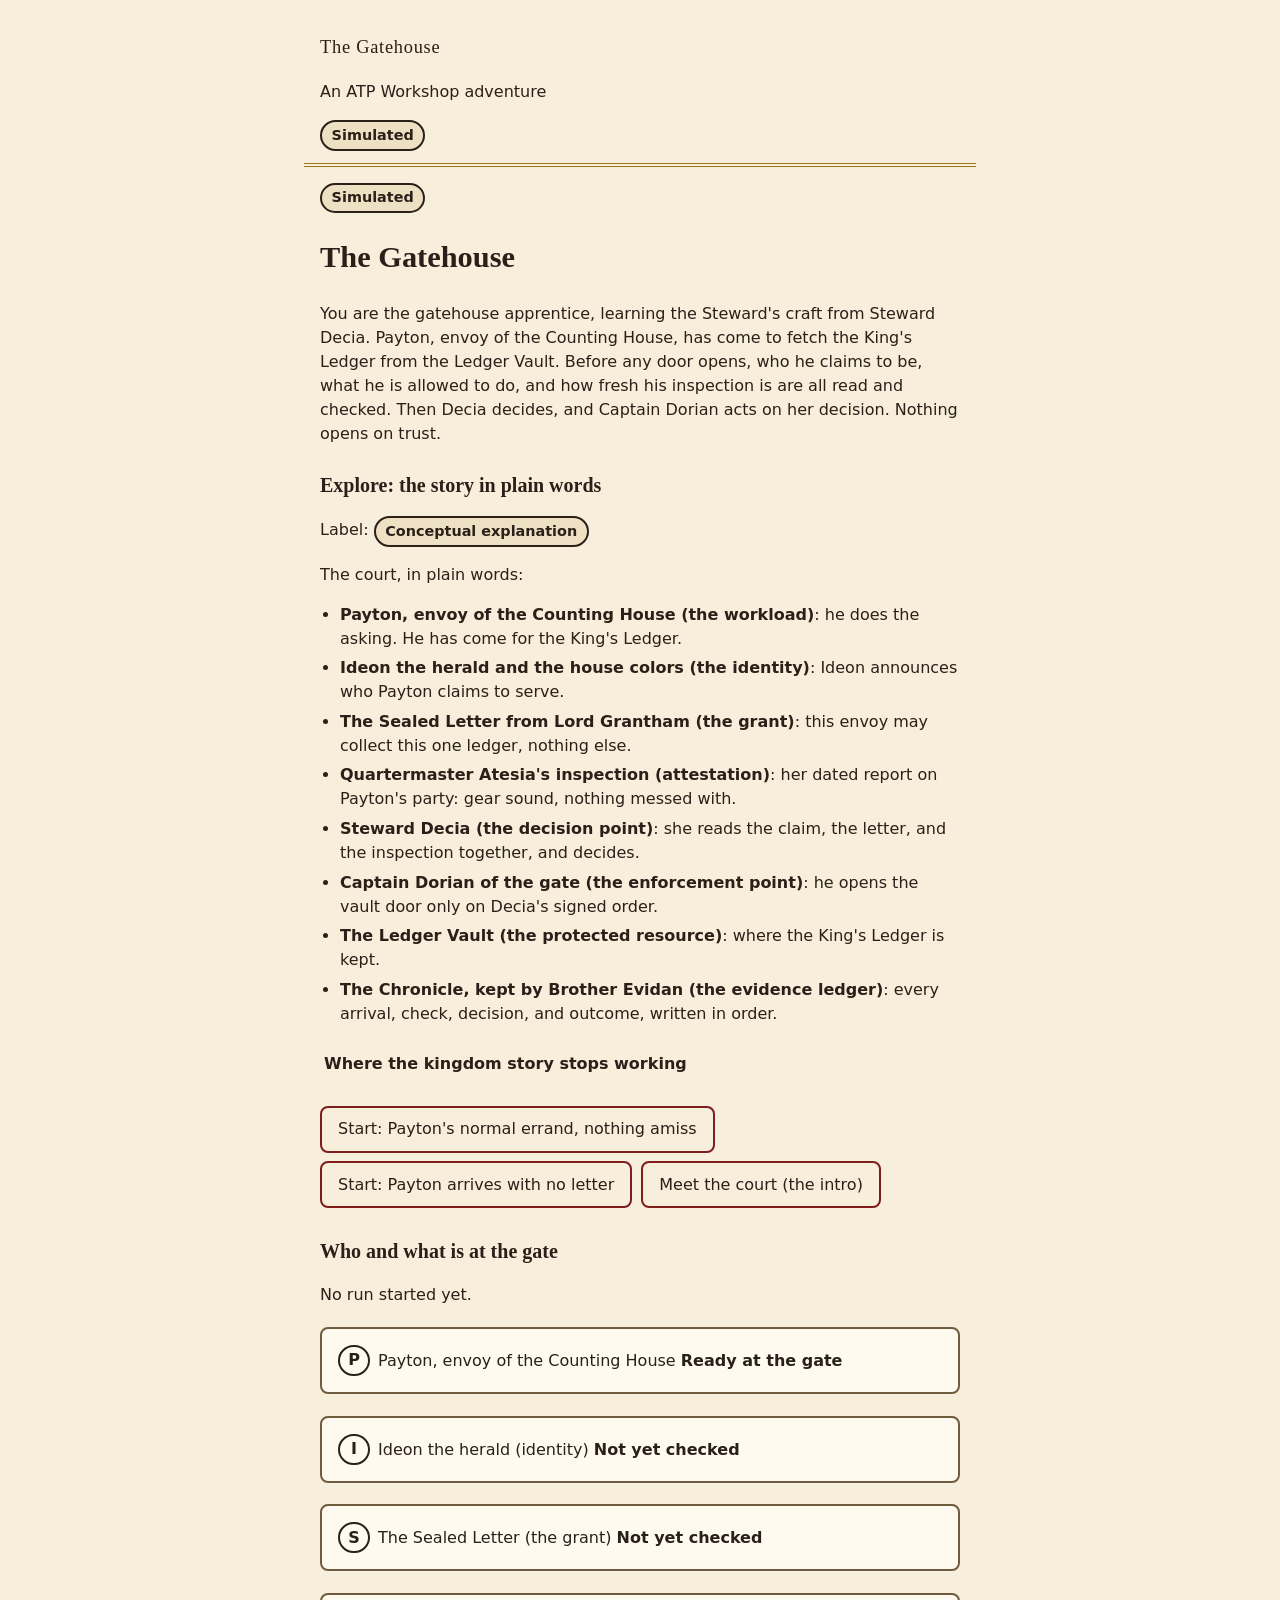
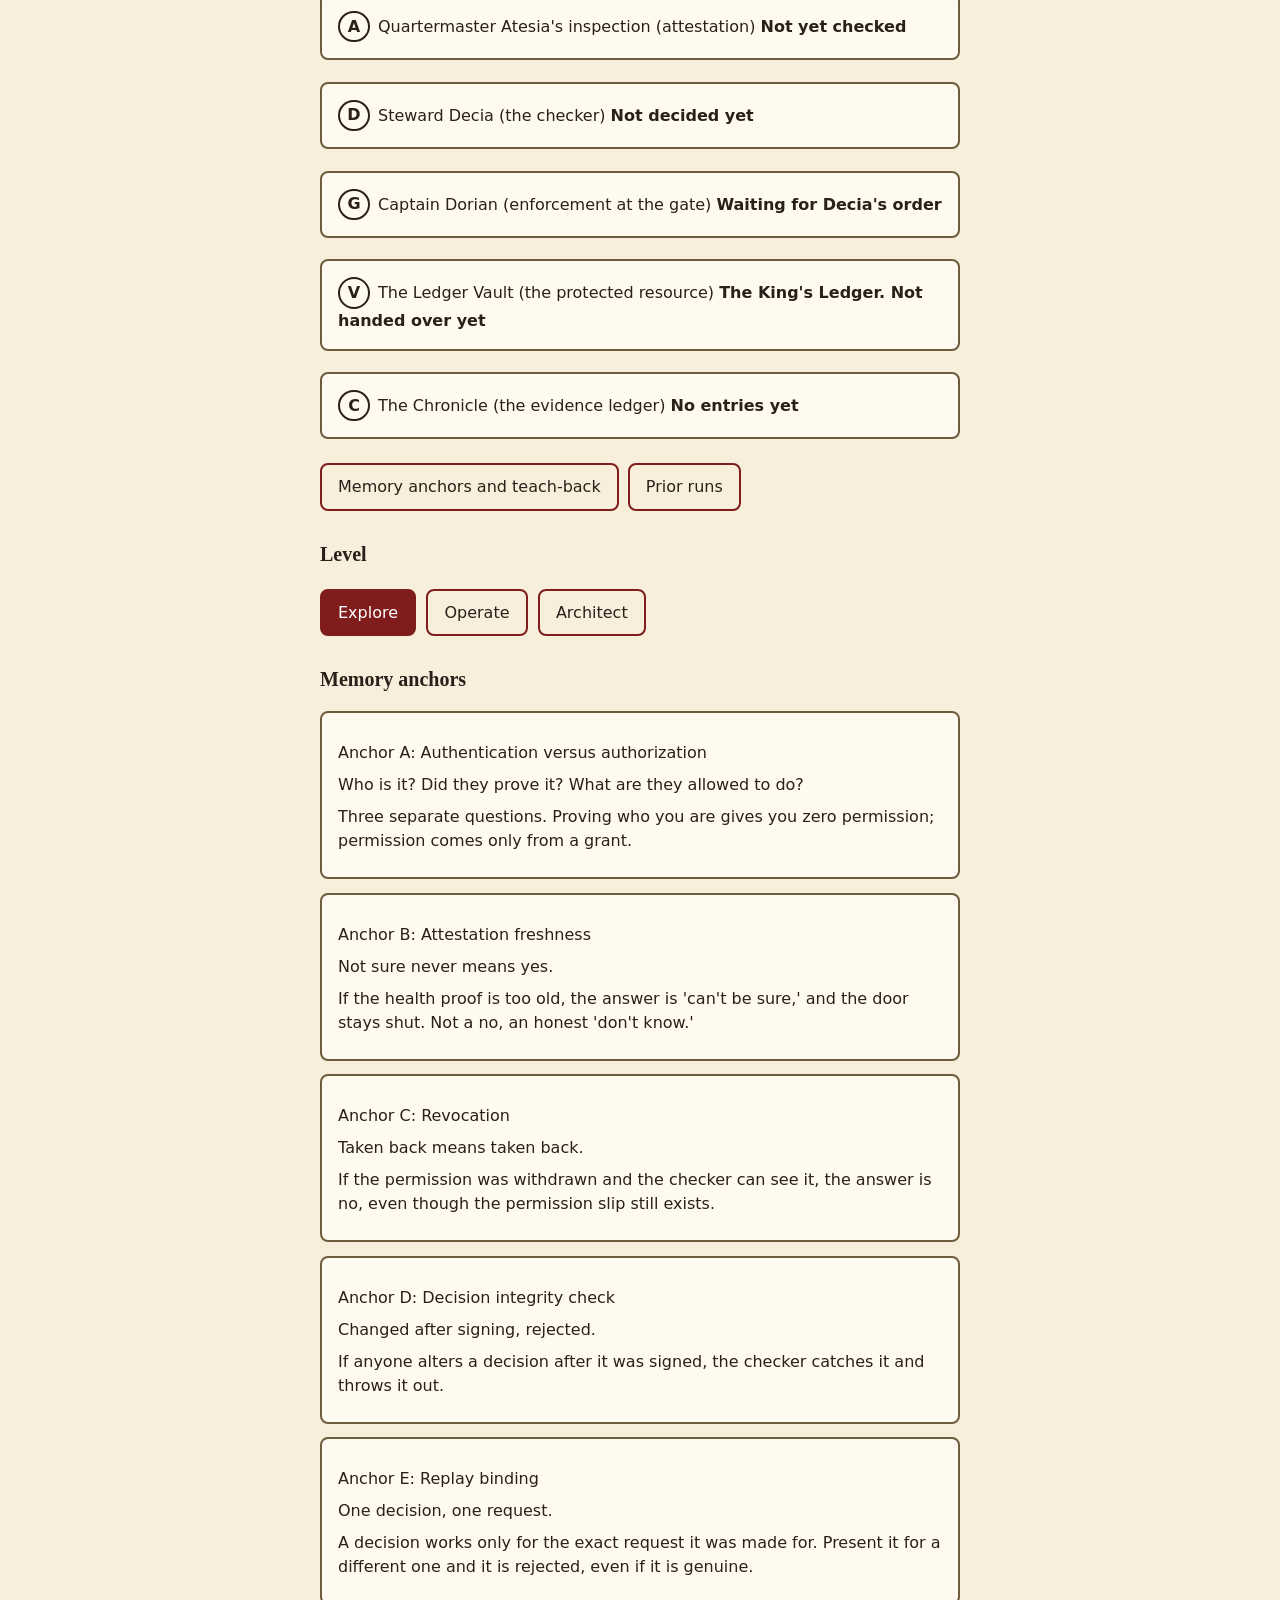
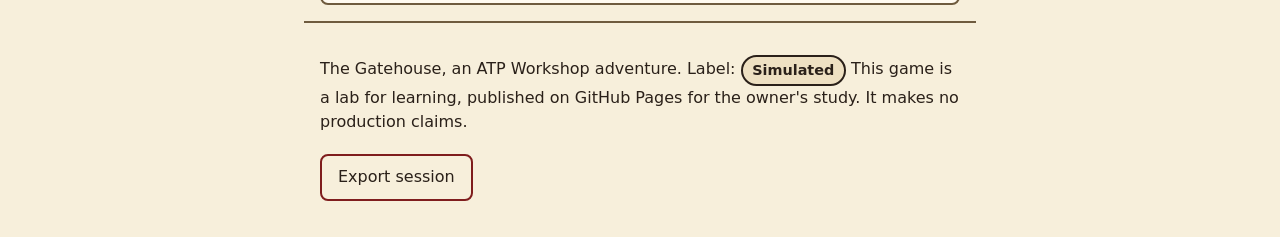
==== commit 7e0ca95b: "workshop: concept-echo cast names, kingdom map, journey progress ribbon" ====
--- a/workshop/index.html
+++ b/workshop/index.html
@@ -18,31 +18,31 @@
 <section id="screen-1" class="screen" aria-labelledby="s1-title">
   <span class="chip">Simulated</span>
   <h1 id="s1-title" tabindex="-1">The Gatehouse</h1>
-  <p>You are the gatehouse apprentice, learning the Steward's craft from Steward Maren. Pell, envoy of the Counting House, has come to fetch the King's Ledger from the Ledger Vault. Before any door opens, who he claims to be, what he is allowed to do, and how fresh his inspection is are all read and checked. Then Maren decides, and Captain Tam acts on her decision. Nothing opens on trust.</p>
+  <p>You are the gatehouse apprentice, learning the Steward's craft from Steward Decia. Payton, envoy of the Counting House, has come to fetch the King's Ledger from the Ledger Vault. Before any door opens, who he claims to be, what he is allowed to do, and how fresh his inspection is are all read and checked. Then Decia decides, and Captain Dorian acts on her decision. Nothing opens on trust.</p>
 
   <div id="explore-panel">
     <h2>Explore: the story in plain words</h2>
     <p>Label: <span class="chip">Conceptual explanation</span></p>
     <p>The court, in plain words:</p>
     <ul class="plain-list">
-      <li><strong>Pell, envoy of the Counting House (the workload)</strong>: he does the asking. He has come for the King's Ledger.</li>
-      <li><strong>His herald and house colors (the identity)</strong>: who he claims to serve.</li>
-      <li><strong>The Sealed Letter from Lord Aldric (the grant)</strong>: this envoy may collect this one ledger, nothing else.</li>
-      <li><strong>The Quartermaster's inspection (attestation)</strong>: a dated report on Pell's party: gear sound, nothing messed with.</li>
-      <li><strong>Steward Maren (the decision point)</strong>: she reads the claim, the letter, and the inspection together, and decides.</li>
-      <li><strong>Captain Tam of the gate (the enforcement point)</strong>: he opens the vault door only on Maren's signed order.</li>
+      <li><strong>Payton, envoy of the Counting House (the workload)</strong>: he does the asking. He has come for the King's Ledger.</li>
+      <li><strong>Ideon the herald and the house colors (the identity)</strong>: Ideon announces who Payton claims to serve.</li>
+      <li><strong>The Sealed Letter from Lord Grantham (the grant)</strong>: this envoy may collect this one ledger, nothing else.</li>
+      <li><strong>Quartermaster Atesia's inspection (attestation)</strong>: her dated report on Payton's party: gear sound, nothing messed with.</li>
+      <li><strong>Steward Decia (the decision point)</strong>: she reads the claim, the letter, and the inspection together, and decides.</li>
+      <li><strong>Captain Dorian of the gate (the enforcement point)</strong>: he opens the vault door only on Decia's signed order.</li>
       <li><strong>The Ledger Vault (the protected resource)</strong>: where the King's Ledger is kept.</li>
-      <li><strong>The Chronicle, kept by Brother Anselm (the evidence ledger)</strong>: every arrival, check, decision, and outcome, written in order.</li>
+      <li><strong>The Chronicle, kept by Brother Evidan (the evidence ledger)</strong>: every arrival, check, decision, and outcome, written in order.</li>
     </ul>
     <details>
       <summary>Where the kingdom story stops working</summary>
       <p>The story is a memory aid only, and it has limits. Real systems have no single wall or gate: requests arrive from everywhere at once.</p>
       <p>Identity in real systems is proven with cryptographic keys, not faces, voices, or colors. Many checkers and guards act at the same time, in different places, and no person is doing the judging: software decides in a blink, by rules.</p>
-      <p>And the Sealed Letter in the real model is data, not paper: a grant carrying a bounded permission from an authority, for this resource and this action only. Captain Tam's check is likewise more than a glance: he verifies a signed order that is protected against changes and tied to this one errand.</p>
+      <p>And the Sealed Letter in the real model is data, not paper: a grant carrying a bounded permission from an authority, for this resource and this action only. Captain Dorian's check is likewise more than a glance: he verifies a signed order that is protected against changes and tied to this one errand.</p>
     </details>
     <p>
-      <button type="button" id="start-happy">Start: Pell's normal errand, nothing amiss</button>
-      <button type="button" id="start-no-authority">Start: Pell arrives with no letter</button>
+      <button type="button" id="start-happy">Start: Payton's normal errand, nothing amiss</button>
+      <button type="button" id="start-no-authority">Start: Payton arrives with no letter</button>
       <button type="button" id="open-learn">Meet the court (the intro)</button>
     </p>
   </div>
@@ -87,6 +87,7 @@
 <!-- Screen 9: Learn, meet the parts -->
 <section id="screen-9" class="screen" hidden aria-labelledby="s9-title">
   <span class="chip">Conceptual explanation</span>
+  <nav class="journey-ribbon" data-stage="meet" aria-label="Journey progress"></nav>
   <h1 id="s9-title" tabindex="-1">Meet the court</h1>
   <p>Seven members of the court and the errand, one at a time. Each has one job.</p>
   <p id="learn-progress" class="fine"></p>
@@ -105,8 +106,10 @@
 <!-- Screen 10: Learn, watch it flow -->
 <section id="screen-10" class="screen" hidden aria-labelledby="s10-title">
   <span class="chip">Conceptual explanation</span>
+  <nav class="journey-ribbon" data-stage="road" aria-label="Journey progress"></nav>
   <h1 id="s10-title" tabindex="-1">Watch the road to the gate</h1>
-  <p>Pell's normal errand, one beat at a time. Tap Next for each beat. Nothing moves on its own, and every beat is written out in words.</p>
+  <p>Payton's normal errand, one beat at a time. Tap Next for each beat. Nothing moves on its own, and every beat is written out in words.</p>
+  <div id="road-map-learn" class="road-map"></div>
   <ol id="flow-parts" class="flow-list"></ol>
   <p id="flow-progress" class="fine"></p>
   <p id="flow-beat" class="story" aria-live="polite"></p>
@@ -126,17 +129,17 @@
   <div class="stack" id="control-list">
     <div class="card">
       <button type="button" data-manip="revoke-grant">The Taken-Back Letter</button>
-      <p>The Sealed Letter still exists, but the lord's proclamation has taken it back, and Maren checks the posted list.</p>
+      <p>The Sealed Letter still exists, but the lord's proclamation has taken it back, and Decia checks the posted list.</p>
       <p class="fine">Fine print: the grant is added to the lab's list of taken-back grants.</p>
     </div>
     <div class="card">
       <button type="button" data-manip="age-attestation">The Old Inspection</button>
-      <p>Time moves forward, so the Quartermaster's inspection is older than the lab allows. Everything else stays fresh. Only the inspection is too old.</p>
+      <p>Time moves forward, so Atesia's inspection is older than the lab allows. Everything else stays fresh. Only the inspection is too old.</p>
       <p class="fine">Fine print: the lab clock moves 301 seconds. The limit is 300 seconds, a made-up lab number, not a rule for real systems.</p>
     </div>
     <div class="card">
       <button type="button" data-manip="tamper-decision">The Broken Seal</button>
-      <p>One line in Maren's signed order is changed after signing: it now points at a different ledger. The signature is not redone.</p>
+      <p>One line in Decia's signed order is changed after signing: it now points at a different ledger. The signature is not redone.</p>
     </div>
     <div class="card">
       <button type="button" data-manip="replay-decision">Yesterday's Pass</button>
@@ -151,19 +154,20 @@
   <p><button type="button" id="clear-faults">Start clean, no trial</button></p>
   <p>One trial per run. Trials cannot be combined.</p>
   <p class="fine">Fine print: the reference engine and its contract define runs with a single break only.</p>
-  <p>Label: <span class="chip">Not modeled</span> Some trials are not offered: swapping Pell's proof of who he is for a new one, rewriting the Steward's rules, or cutting the road to the gate. The reference system does not do those things, so the game cannot either.</p>
+  <p>Label: <span class="chip">Not modeled</span> Some trials are not offered: swapping Payton's proof of who he is for a new one, rewriting the Steward's rules, or cutting the road to the gate. The reference system does not do those things, so the game cannot either.</p>
   <p><button type="button" data-goto="1">Back to component view</button></p>
 </section>
 
 <!-- Screen 4: Predict gate -->
 <section id="screen-4" class="screen" hidden aria-labelledby="s4-title">
   <span class="chip">Simulated</span>
-  <h1 id="s4-title" tabindex="-1">What will Steward Maren do?</h1>
+  <nav class="journey-ribbon" data-stage="counsel" aria-label="Journey progress"></nav>
+  <h1 id="s4-title" tabindex="-1">What will Steward Decia do?</h1>
   <p id="predict-run-summary" class="story">No run started yet. Start a run from the first screen or the control panel.</p>
   <fieldset>
-    <legend>First: what will Maren decide?</legend>
+    <legend>First: what will Decia decide?</legend>
     <div class="stack">
-      <button type="button" class="choice" data-decision="PERMIT" aria-pressed="false">Let Pell take the Ledger</button>
+      <button type="button" class="choice" data-decision="PERMIT" aria-pressed="false">Let Payton take the Ledger</button>
       <button type="button" class="choice" data-decision="DENY" aria-pressed="false">Turn him away</button>
       <button type="button" class="choice" data-decision="INDETERMINATE" aria-pressed="false">Say she cannot be sure</button>
     </div>
@@ -173,7 +177,7 @@
     <div class="stack">
       <button type="button" class="choice" data-enforcement="ALLOWED" aria-pressed="false">The Ledger is handed over</button>
       <button type="button" class="choice" data-enforcement="DENY" aria-pressed="false">Nothing happens, he was turned away</button>
-      <button type="button" class="choice" data-enforcement="DENY_INDETERMINATE" aria-pressed="false">Nothing happens, Maren could not be sure</button>
+      <button type="button" class="choice" data-enforcement="DENY_INDETERMINATE" aria-pressed="false">Nothing happens, Decia could not be sure</button>
       <button type="button" class="choice" data-enforcement="REJECTED" aria-pressed="false">Nothing happens, the order was thrown out</button>
       <button type="button" class="choice" data-enforcement="BYPASS_BLOCKED" aria-pressed="false">Nothing happens, the attempt was blocked</button>
     </div>
@@ -190,12 +194,14 @@
 <!-- Screen 5: Step runner -->
 <section id="screen-5" class="screen" hidden aria-labelledby="s5-title">
   <span class="chip">Reference-tested</span>
+  <nav class="journey-ribbon" data-stage="watch" aria-label="Journey progress"></nav>
   <p class="binding" id="runner-binding"></p>
   <h1 id="s5-title" tabindex="-1">The errand, step by step</h1>
   <p id="step-indicator">No steps yet. Record a prediction first.</p>
   <h2 id="step-title"></h2>
   <p id="step-detail"></p>
   <div id="decision-announce" aria-live="polite" class="announce"></div>
+  <div id="road-map-runner" class="road-map"></div>
   <ol id="step-list"></ol>
   <details id="pred-details">
     <summary>Your prediction</summary>
@@ -226,6 +232,7 @@
 <!-- Screen 6: Evidence viewer -->
 <section id="screen-6" class="screen" hidden aria-labelledby="s6-title">
   <span class="chip">Reference-tested</span>
+  <nav class="journey-ribbon" data-stage="chronicle" aria-label="Journey progress"></nav>
   <p class="binding" id="evidence-binding"></p>
   <h1 id="s6-title" tabindex="-1">The Chronicle</h1>
   <p id="evidence-request"></p>
@@ -240,6 +247,7 @@
 <!-- Screen 7: Repair and reset -->
 <section id="screen-7" class="screen" hidden aria-labelledby="s7-title">
   <span class="chip">Simulated</span>
+  <nav class="journey-ribbon" data-stage="set-right" aria-label="Journey progress"></nav>
   <h1 id="s7-title" tabindex="-1">Set it right</h1>
   <h2>Diagnosis</h2>
   <p>What went wrong, which stage caught it, and what will you change to set it right? All three answers are required before the repair controls unlock.</p>
@@ -272,6 +280,7 @@
 <!-- Screen 8: Teach-back -->
 <section id="screen-8" class="screen" hidden aria-labelledby="s8-title">
   <span class="chip">Conceptual explanation</span>
+  <nav class="journey-ribbon" data-stage="teach" aria-label="Journey progress"></nav>
   <h1 id="s8-title" tabindex="-1">Teach-back</h1>
   <p id="journey-status">Journey status: incomplete. Finishing requires a teach-back entry. Skipping teach-back leaves the journey marked incomplete.</p>
   <label for="teach-1">Prompt 1: Explain this request in your own words, in real system words, not story words. Start with the workload that asked, end with the protected resource it wanted, and say what the identity, the grant, the attestation, the decision point, the enforcement point, and the evidence ledger each did.</label>
--- a/workshop/css/workshop.css
+++ b/workshop/css/workshop.css
@@ -9,6 +9,7 @@
   --accent: #7f1d1d;
   --accent-ink: #ffffff;
   --gold: #9a7418;
+  --gold-wash: #f3dfae;
   --line: #6f5b3e;
   --fine: #5a4632;
   --focus: #9a3412;
@@ -22,6 +23,7 @@
     --accent: #e0653f;
     --accent-ink: #221607;
     --gold: #d9a441;
+    --gold-wash: #6b5313;
     --line: #8a7350;
     --fine: #cdb693;
     --focus: #f0b64f;
@@ -159,6 +161,60 @@
 }
 .flow-list li.flow-active { background: var(--wash); border-color: var(--accent); font-weight: 700; }
 .tabs { display: flex; flex-wrap: wrap; gap: 0.4rem; }
+/* Journey progress ribbon: stage names only, state in text as well
+   as style ("done" and "you are here" are words, not just color). */
+.journey-ribbon { margin: 0.75rem 0 0.25rem; }
+.ribbon-list {
+  list-style: none;
+  margin: 0;
+  padding: 0;
+  display: flex;
+  flex-wrap: wrap;
+  gap: 0.35rem;
+}
+.ribbon-stage {
+  border: 0.125rem solid var(--line);
+  border-radius: 999rem;
+  padding: 0.3rem 0.7rem;
+  font-size: 0.9rem;
+  background: var(--card);
+}
+.ribbon-stage.is-done { background: var(--wash); }
+.ribbon-stage.is-current {
+  border-color: var(--accent);
+  border-width: 0.2rem;
+  font-weight: 700;
+  background: var(--wash);
+}
+.ribbon-state { font-weight: 700; }
+/* Kingdom map: inline SVG scaled by viewBox, never wider than the
+   screen, so a phone shows the whole road without page scroll. */
+.road-map { margin: 1rem 0; }
+.road-map-svg { display: block; width: 100%; height: auto; }
+.road-map-svg text { font-family: Georgia, "Times New Roman", serif; fill: var(--ink); }
+.map-road { stroke: var(--line); stroke-width: 3; }
+.map-road-head { fill: var(--line); }
+.map-link { stroke: var(--line); stroke-width: 0.75; opacity: 0.55; }
+.map-grant-line { stroke: var(--accent); stroke-width: 1.5; stroke-dasharray: 5 4; }
+.map-box {
+  fill: var(--card);
+  stroke: var(--line);
+  stroke-width: 1.5;
+}
+.map-node.is-visited .map-box { fill: var(--wash); }
+.map-node.is-active .map-box {
+  fill: var(--gold-wash);
+  stroke: var(--accent);
+  stroke-width: 3.5;
+}
+.map-name { font-size: 14px; font-weight: 700; }
+.map-concept { font-size: 10.5px; font-style: italic; }
+.map-note { font-size: 11px; font-style: italic; }
+.map-caption { font-size: 12px; font-style: italic; }
+.map-check { font-size: 14px; font-weight: 800; visibility: hidden; }
+.map-node.is-visited .map-check { visibility: visible; }
+.map-tag { font-size: 11px; font-weight: 800; visibility: hidden; }
+.map-node.is-active .map-tag { visibility: visible; }
 footer { border-top: 0.125rem solid var(--line); }
 @media (prefers-reduced-motion: reduce) {
   * { animation: none; transition: none; scroll-behavior: auto; }
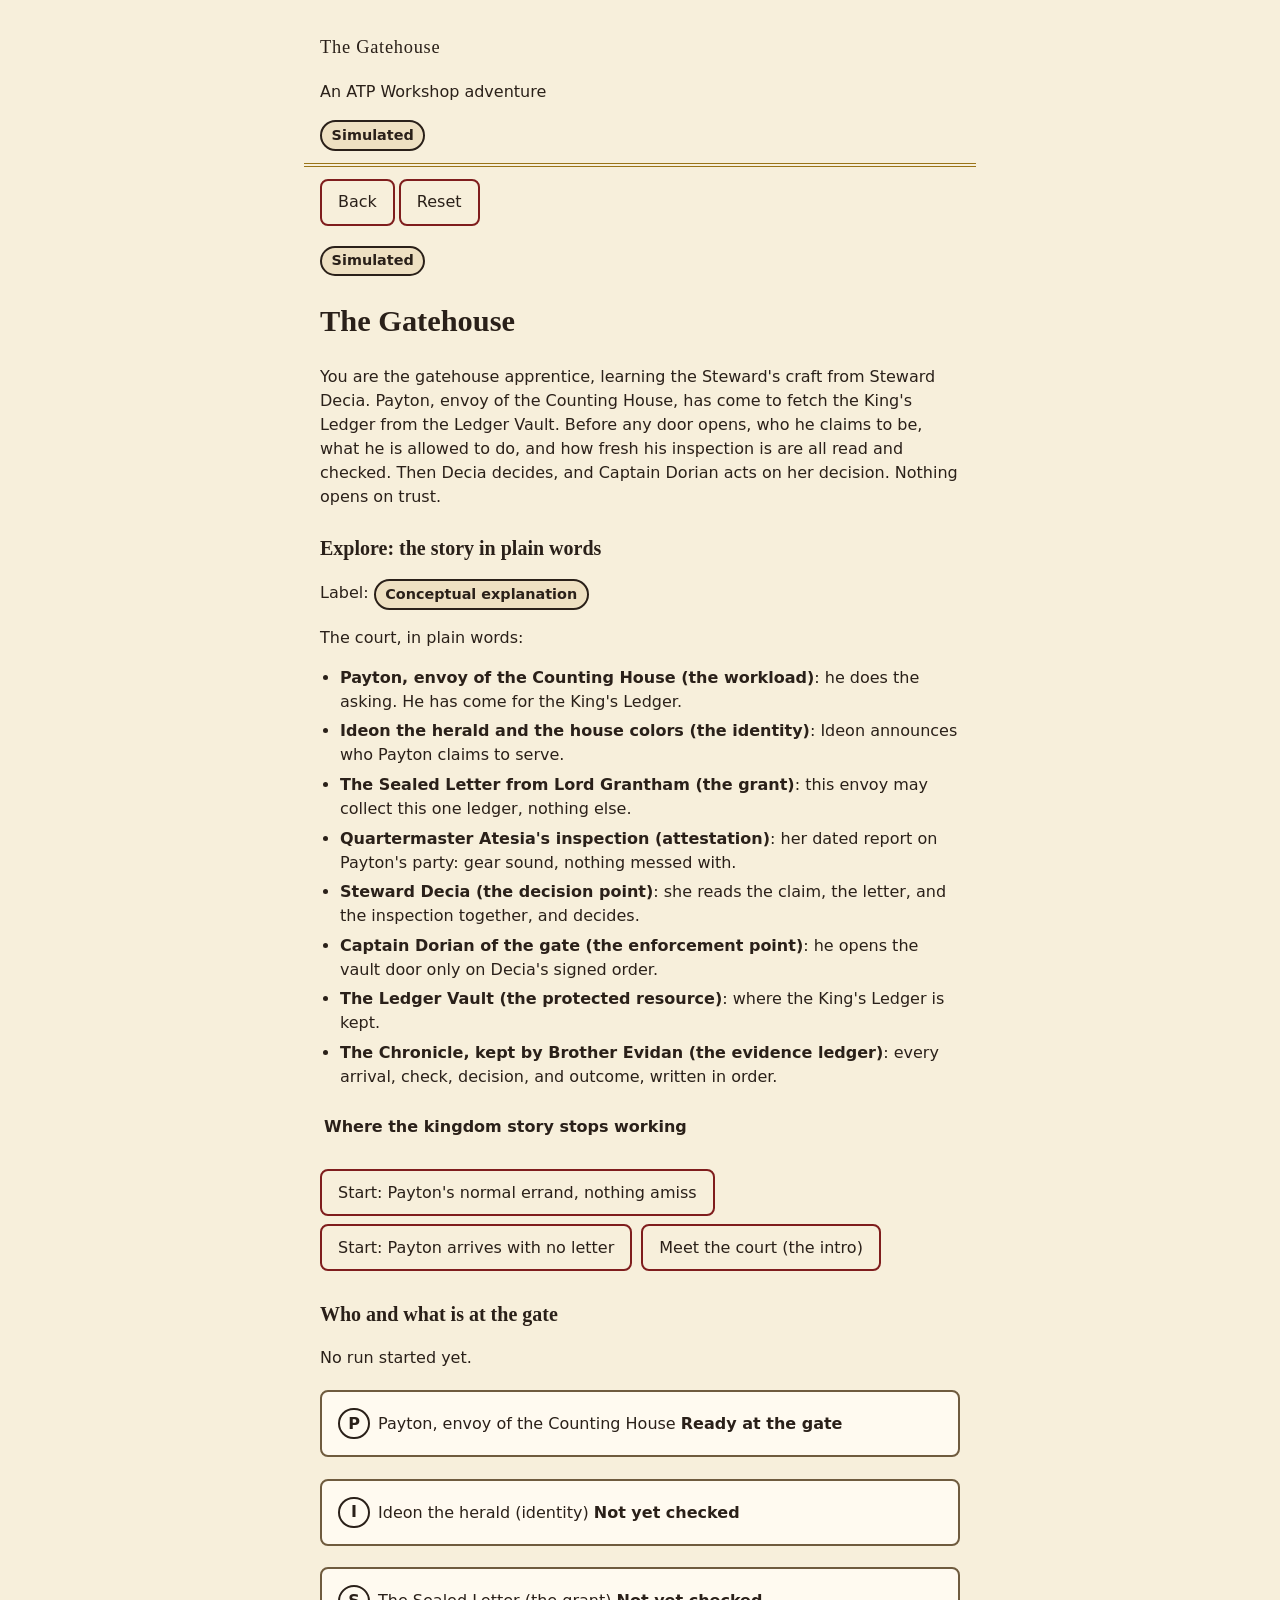
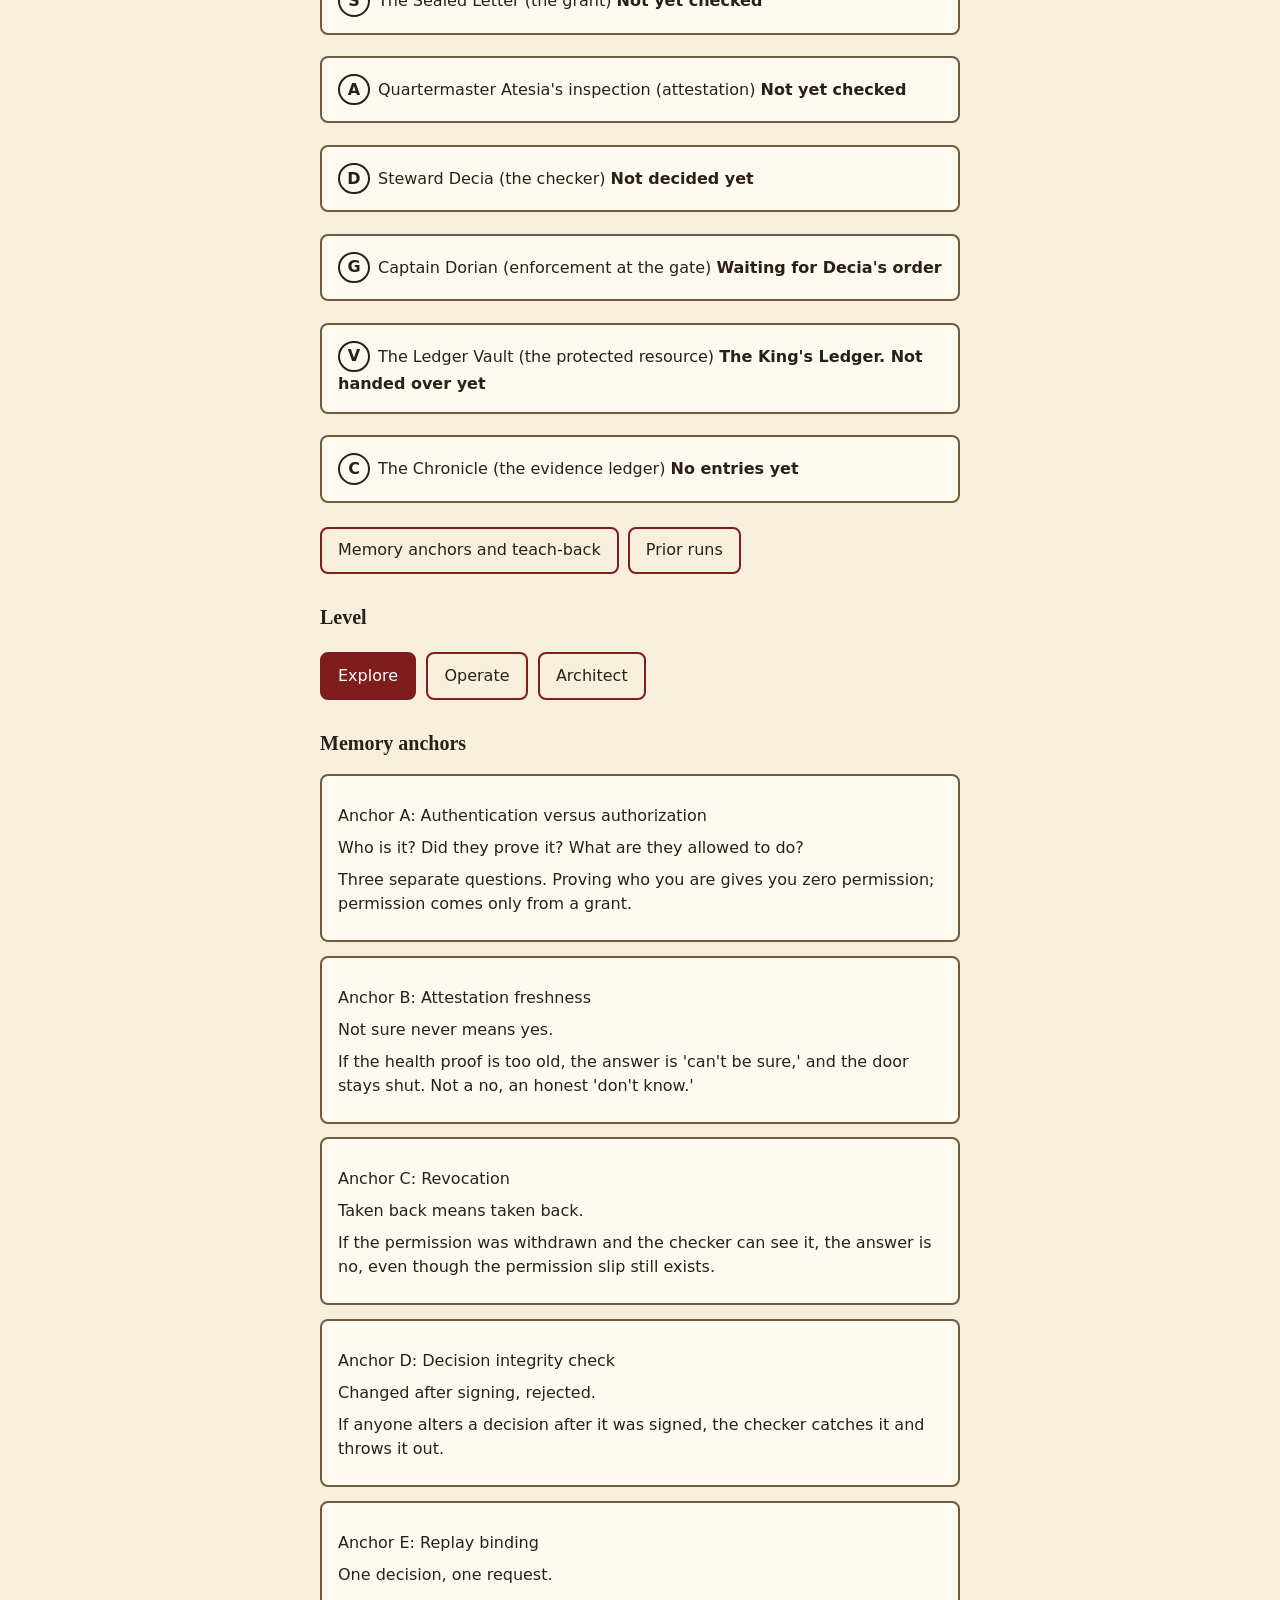
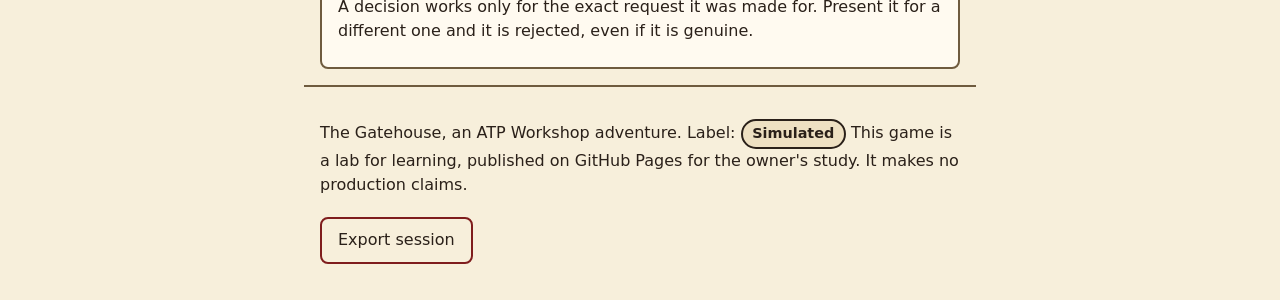
==== commit 5426cd2f: "workshop: global Back and Reset navigation with a locked prediction gate One slim navigation bar und" ====
--- a/workshop/index.html
+++ b/workshop/index.html
@@ -12,6 +12,18 @@
   <p>An ATP Workshop adventure</p>
   <span class="chip">Simulated</span>
 </header>
+
+<nav class="global-nav" aria-label="Workshop navigation">
+  <button type="button" id="nav-back">Back</button>
+  <button type="button" id="nav-reset">Reset</button>
+  <div id="nav-reset-confirm" class="nav-reset-confirm" hidden>
+    <p>Reset saves this run into Prior runs and clears the screen: the trial you picked, your prediction, and the steps all go. You can still find the saved run under Prior runs. Do you want to reset?</p>
+    <p>
+      <button type="button" id="nav-reset-yes">Reset</button>
+      <button type="button" id="nav-reset-no">Keep my progress</button>
+    </p>
+  </div>
+</nav>
 
 <main>
 <!-- Screen 1: Component view -->
@@ -164,6 +176,10 @@
   <nav class="journey-ribbon" data-stage="counsel" aria-label="Journey progress"></nav>
   <h1 id="s4-title" tabindex="-1">What will Steward Decia do?</h1>
   <p id="predict-run-summary" class="story">No run started yet. Start a run from the first screen or the control panel.</p>
+  <div id="predict-locked" hidden>
+    <p class="status-word">This prediction is recorded. Start a new run to predict again.</p>
+    <p id="predict-locked-summary"></p>
+  </div>
   <fieldset>
     <legend>First: what will Decia decide?</legend>
     <div class="stack">
--- a/workshop/css/workshop.css
+++ b/workshop/css/workshop.css
@@ -49,6 +49,26 @@
 h1, h2, h3, legend, .brand { font-family: Georgia, "Times New Roman", serif; }
 .brand { letter-spacing: 0.04em; font-size: 1.15rem; }
 .page-head { border-bottom: 0.25rem double var(--gold); padding-bottom: 0.75rem; }
+/* Global navigation bar: one slim bar directly under the page head,
+   present on every screen. It stays visually quiet so the journey
+   ribbon inside each screen remains the prominent progress cue. */
+.global-nav {
+  max-width: 42rem;
+  margin: 0 auto;
+  padding: 0.5rem 1rem 0;
+  display: flex;
+  flex-wrap: wrap;
+  align-items: center;
+}
+.nav-reset-confirm {
+  flex-basis: 100%;
+  border: 0.125rem solid var(--line);
+  border-radius: 0.5rem;
+  background: var(--card);
+  padding: 0.75rem 1rem;
+  margin-top: 0.5rem;
+}
+.nav-reset-confirm p { margin: 0.5rem 0; }
 button, select, input, textarea {
   font: inherit;
   color: inherit;
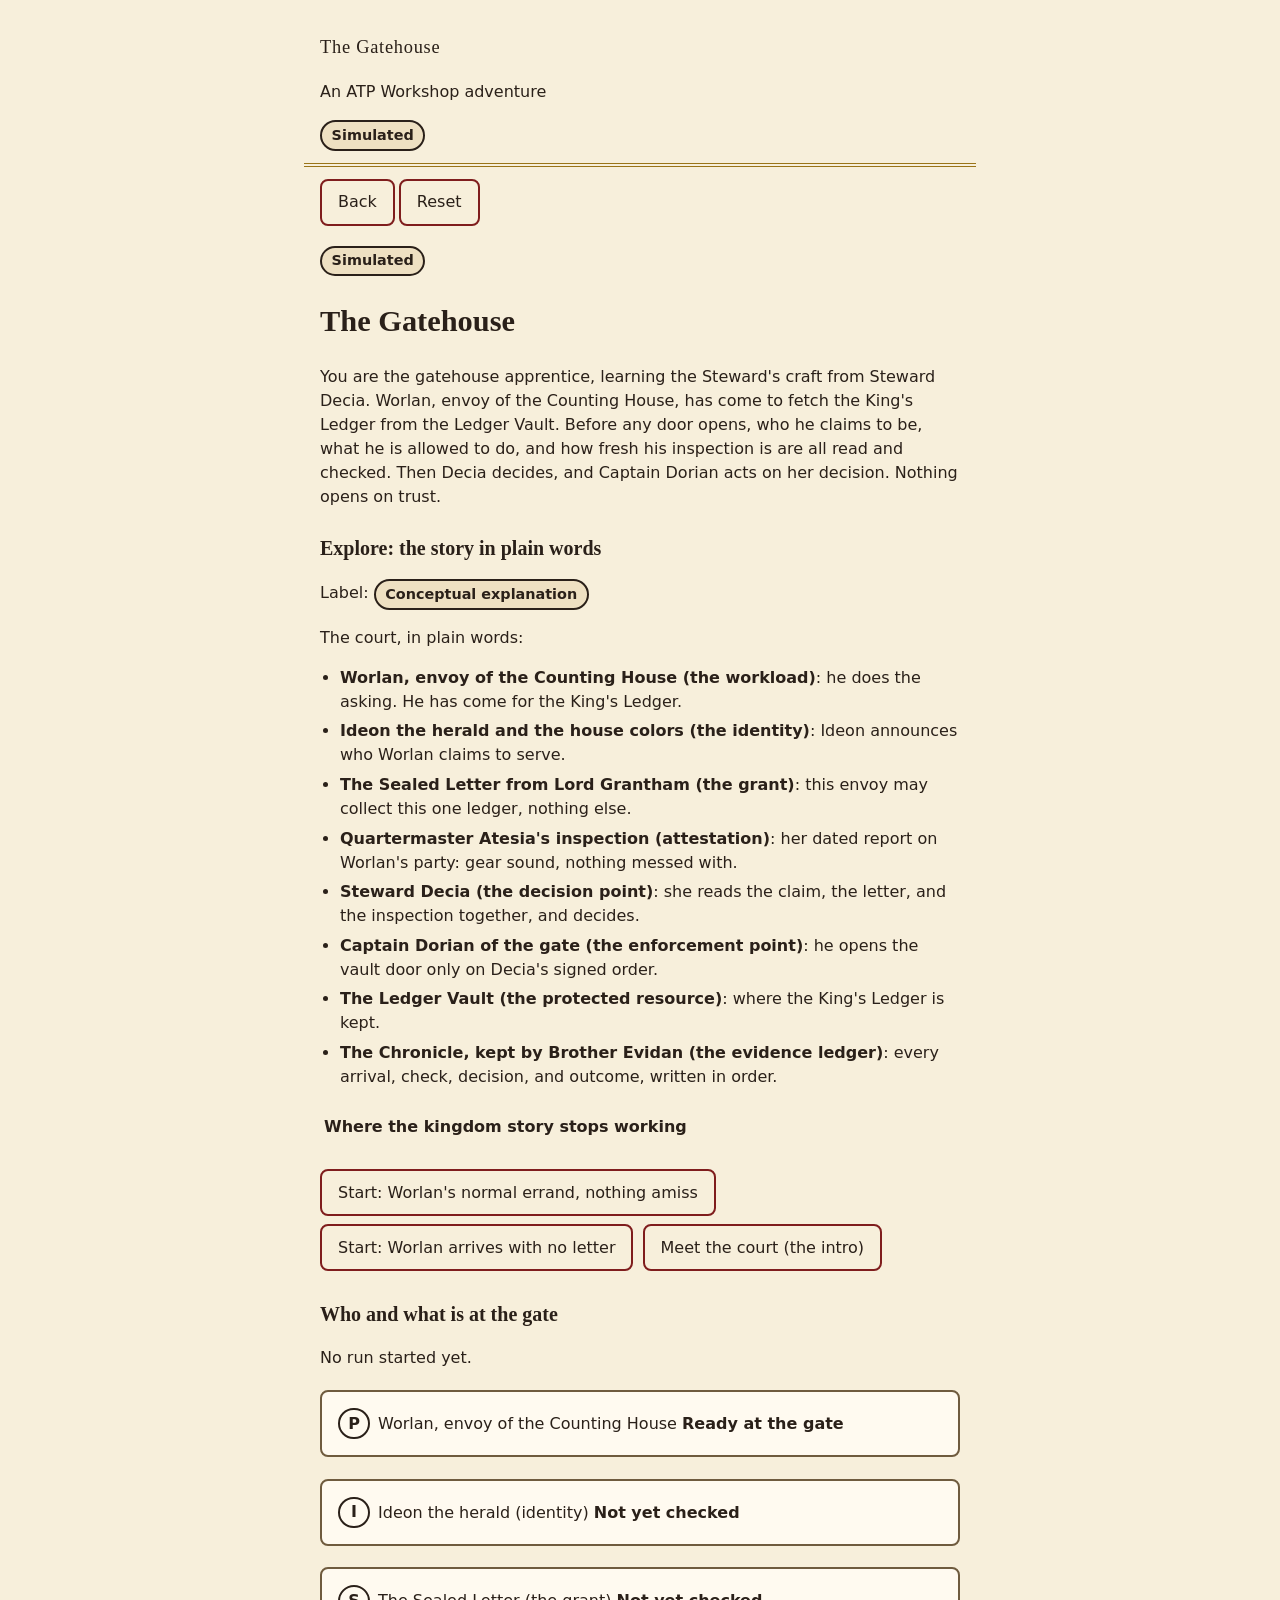
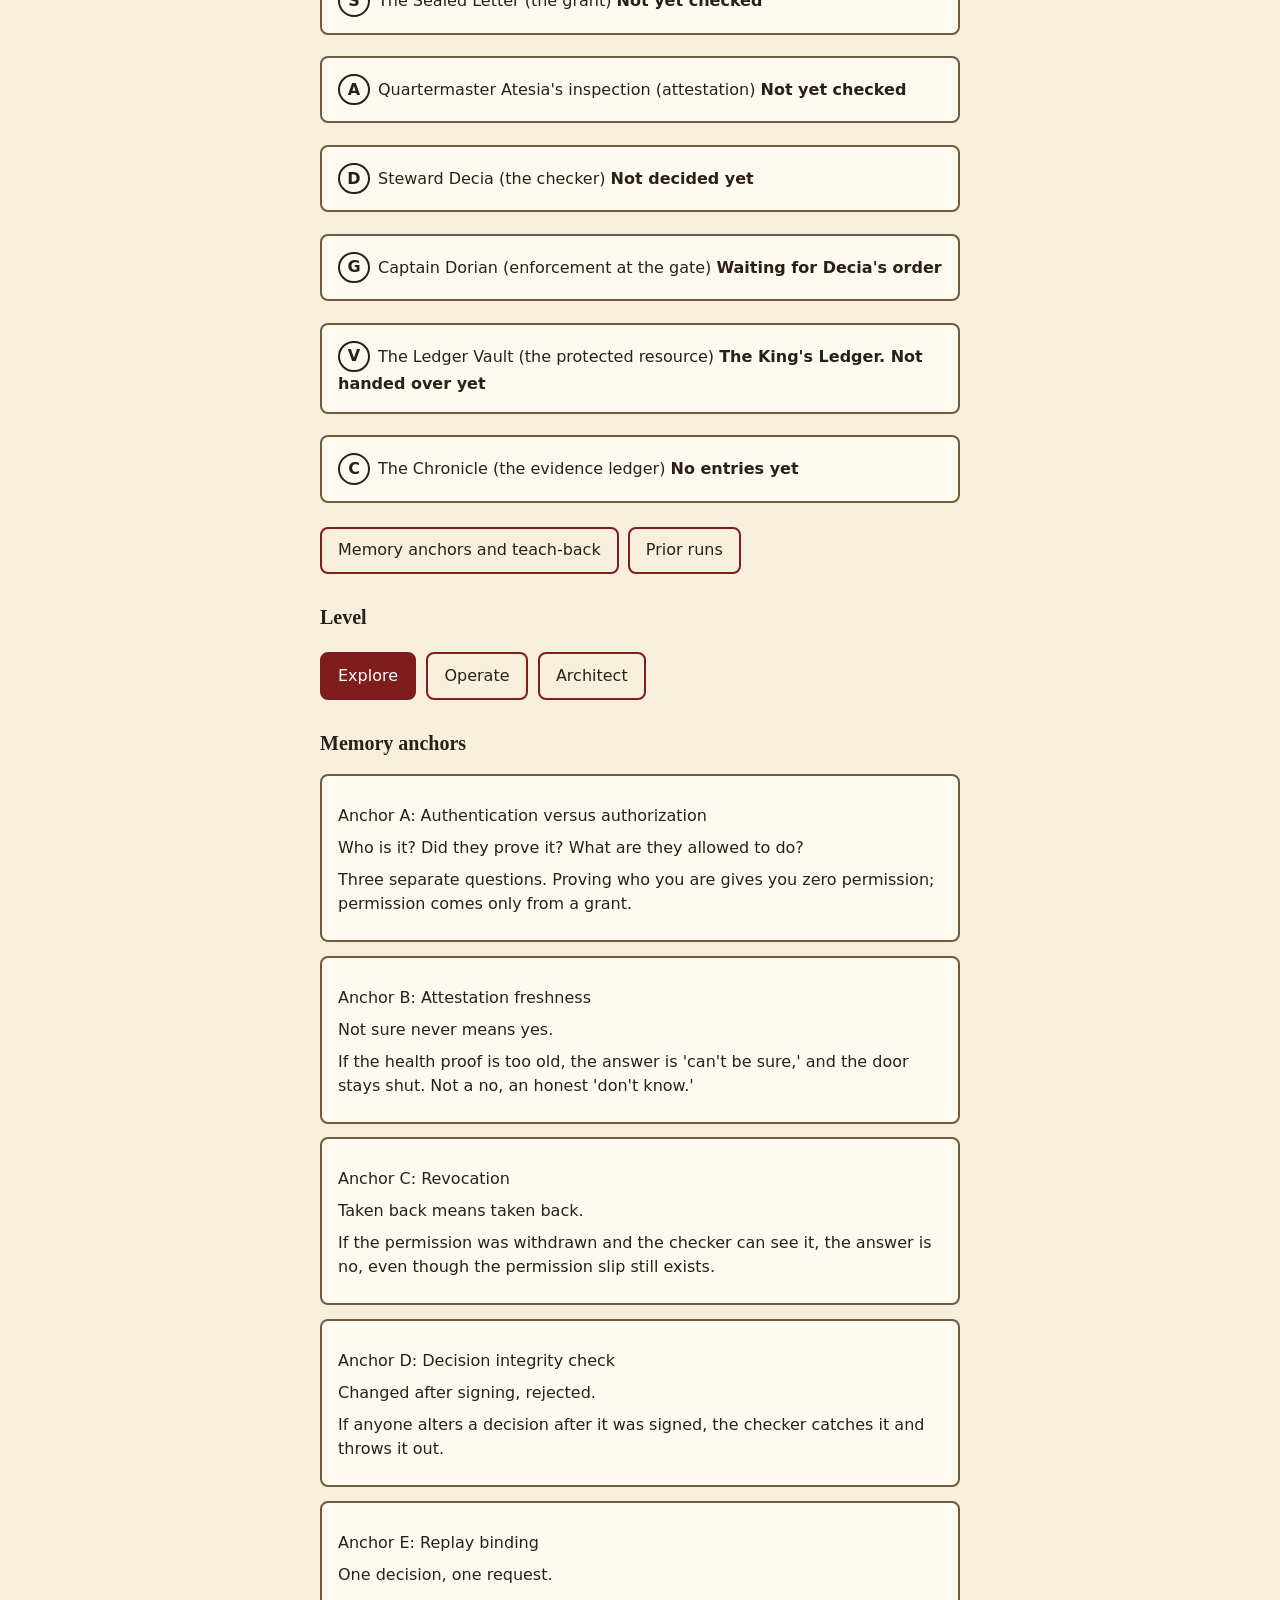
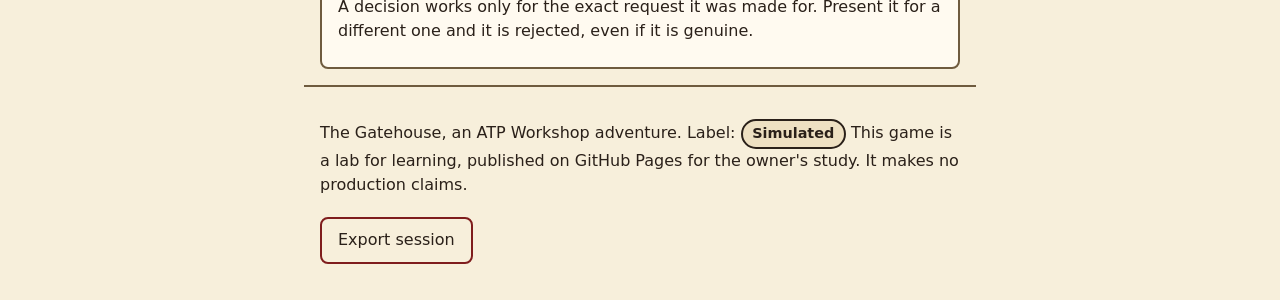
==== commit 45ddf607: "workshop: rename the envoy Payton to Worlan so the name echoes workload" ====
--- a/workshop/index.html
+++ b/workshop/index.html
@@ -30,17 +30,17 @@
 <section id="screen-1" class="screen" aria-labelledby="s1-title">
   <span class="chip">Simulated</span>
   <h1 id="s1-title" tabindex="-1">The Gatehouse</h1>
-  <p>You are the gatehouse apprentice, learning the Steward's craft from Steward Decia. Payton, envoy of the Counting House, has come to fetch the King's Ledger from the Ledger Vault. Before any door opens, who he claims to be, what he is allowed to do, and how fresh his inspection is are all read and checked. Then Decia decides, and Captain Dorian acts on her decision. Nothing opens on trust.</p>
+  <p>You are the gatehouse apprentice, learning the Steward's craft from Steward Decia. Worlan, envoy of the Counting House, has come to fetch the King's Ledger from the Ledger Vault. Before any door opens, who he claims to be, what he is allowed to do, and how fresh his inspection is are all read and checked. Then Decia decides, and Captain Dorian acts on her decision. Nothing opens on trust.</p>
 
   <div id="explore-panel">
     <h2>Explore: the story in plain words</h2>
     <p>Label: <span class="chip">Conceptual explanation</span></p>
     <p>The court, in plain words:</p>
     <ul class="plain-list">
-      <li><strong>Payton, envoy of the Counting House (the workload)</strong>: he does the asking. He has come for the King's Ledger.</li>
-      <li><strong>Ideon the herald and the house colors (the identity)</strong>: Ideon announces who Payton claims to serve.</li>
+      <li><strong>Worlan, envoy of the Counting House (the workload)</strong>: he does the asking. He has come for the King's Ledger.</li>
+      <li><strong>Ideon the herald and the house colors (the identity)</strong>: Ideon announces who Worlan claims to serve.</li>
       <li><strong>The Sealed Letter from Lord Grantham (the grant)</strong>: this envoy may collect this one ledger, nothing else.</li>
-      <li><strong>Quartermaster Atesia's inspection (attestation)</strong>: her dated report on Payton's party: gear sound, nothing messed with.</li>
+      <li><strong>Quartermaster Atesia's inspection (attestation)</strong>: her dated report on Worlan's party: gear sound, nothing messed with.</li>
       <li><strong>Steward Decia (the decision point)</strong>: she reads the claim, the letter, and the inspection together, and decides.</li>
       <li><strong>Captain Dorian of the gate (the enforcement point)</strong>: he opens the vault door only on Decia's signed order.</li>
       <li><strong>The Ledger Vault (the protected resource)</strong>: where the King's Ledger is kept.</li>
@@ -53,8 +53,8 @@
       <p>And the Sealed Letter in the real model is data, not paper: a grant carrying a bounded permission from an authority, for this resource and this action only. Captain Dorian's check is likewise more than a glance: he verifies a signed order that is protected against changes and tied to this one errand.</p>
     </details>
     <p>
-      <button type="button" id="start-happy">Start: Payton's normal errand, nothing amiss</button>
-      <button type="button" id="start-no-authority">Start: Payton arrives with no letter</button>
+      <button type="button" id="start-happy">Start: Worlan's normal errand, nothing amiss</button>
+      <button type="button" id="start-no-authority">Start: Worlan arrives with no letter</button>
       <button type="button" id="open-learn">Meet the court (the intro)</button>
     </p>
   </div>
@@ -120,7 +120,7 @@
   <span class="chip">Conceptual explanation</span>
   <nav class="journey-ribbon" data-stage="road" aria-label="Journey progress"></nav>
   <h1 id="s10-title" tabindex="-1">Watch the road to the gate</h1>
-  <p>Payton's normal errand, one beat at a time. Tap Next for each beat. Nothing moves on its own, and every beat is written out in words.</p>
+  <p>Worlan's normal errand, one beat at a time. Tap Next for each beat. Nothing moves on its own, and every beat is written out in words.</p>
   <div id="road-map-learn" class="road-map"></div>
   <ol id="flow-parts" class="flow-list"></ol>
   <p id="flow-progress" class="fine"></p>
@@ -166,7 +166,7 @@
   <p><button type="button" id="clear-faults">Start clean, no trial</button></p>
   <p>One trial per run. Trials cannot be combined.</p>
   <p class="fine">Fine print: the reference engine and its contract define runs with a single break only.</p>
-  <p>Label: <span class="chip">Not modeled</span> Some trials are not offered: swapping Payton's proof of who he is for a new one, rewriting the Steward's rules, or cutting the road to the gate. The reference system does not do those things, so the game cannot either.</p>
+  <p>Label: <span class="chip">Not modeled</span> Some trials are not offered: swapping Worlan's proof of who he is for a new one, rewriting the Steward's rules, or cutting the road to the gate. The reference system does not do those things, so the game cannot either.</p>
   <p><button type="button" data-goto="1">Back to component view</button></p>
 </section>
 
@@ -183,7 +183,7 @@
   <fieldset>
     <legend>First: what will Decia decide?</legend>
     <div class="stack">
-      <button type="button" class="choice" data-decision="PERMIT" aria-pressed="false">Let Payton take the Ledger</button>
+      <button type="button" class="choice" data-decision="PERMIT" aria-pressed="false">Let Worlan take the Ledger</button>
       <button type="button" class="choice" data-decision="DENY" aria-pressed="false">Turn him away</button>
       <button type="button" class="choice" data-decision="INDETERMINATE" aria-pressed="false">Say she cannot be sure</button>
     </div>
